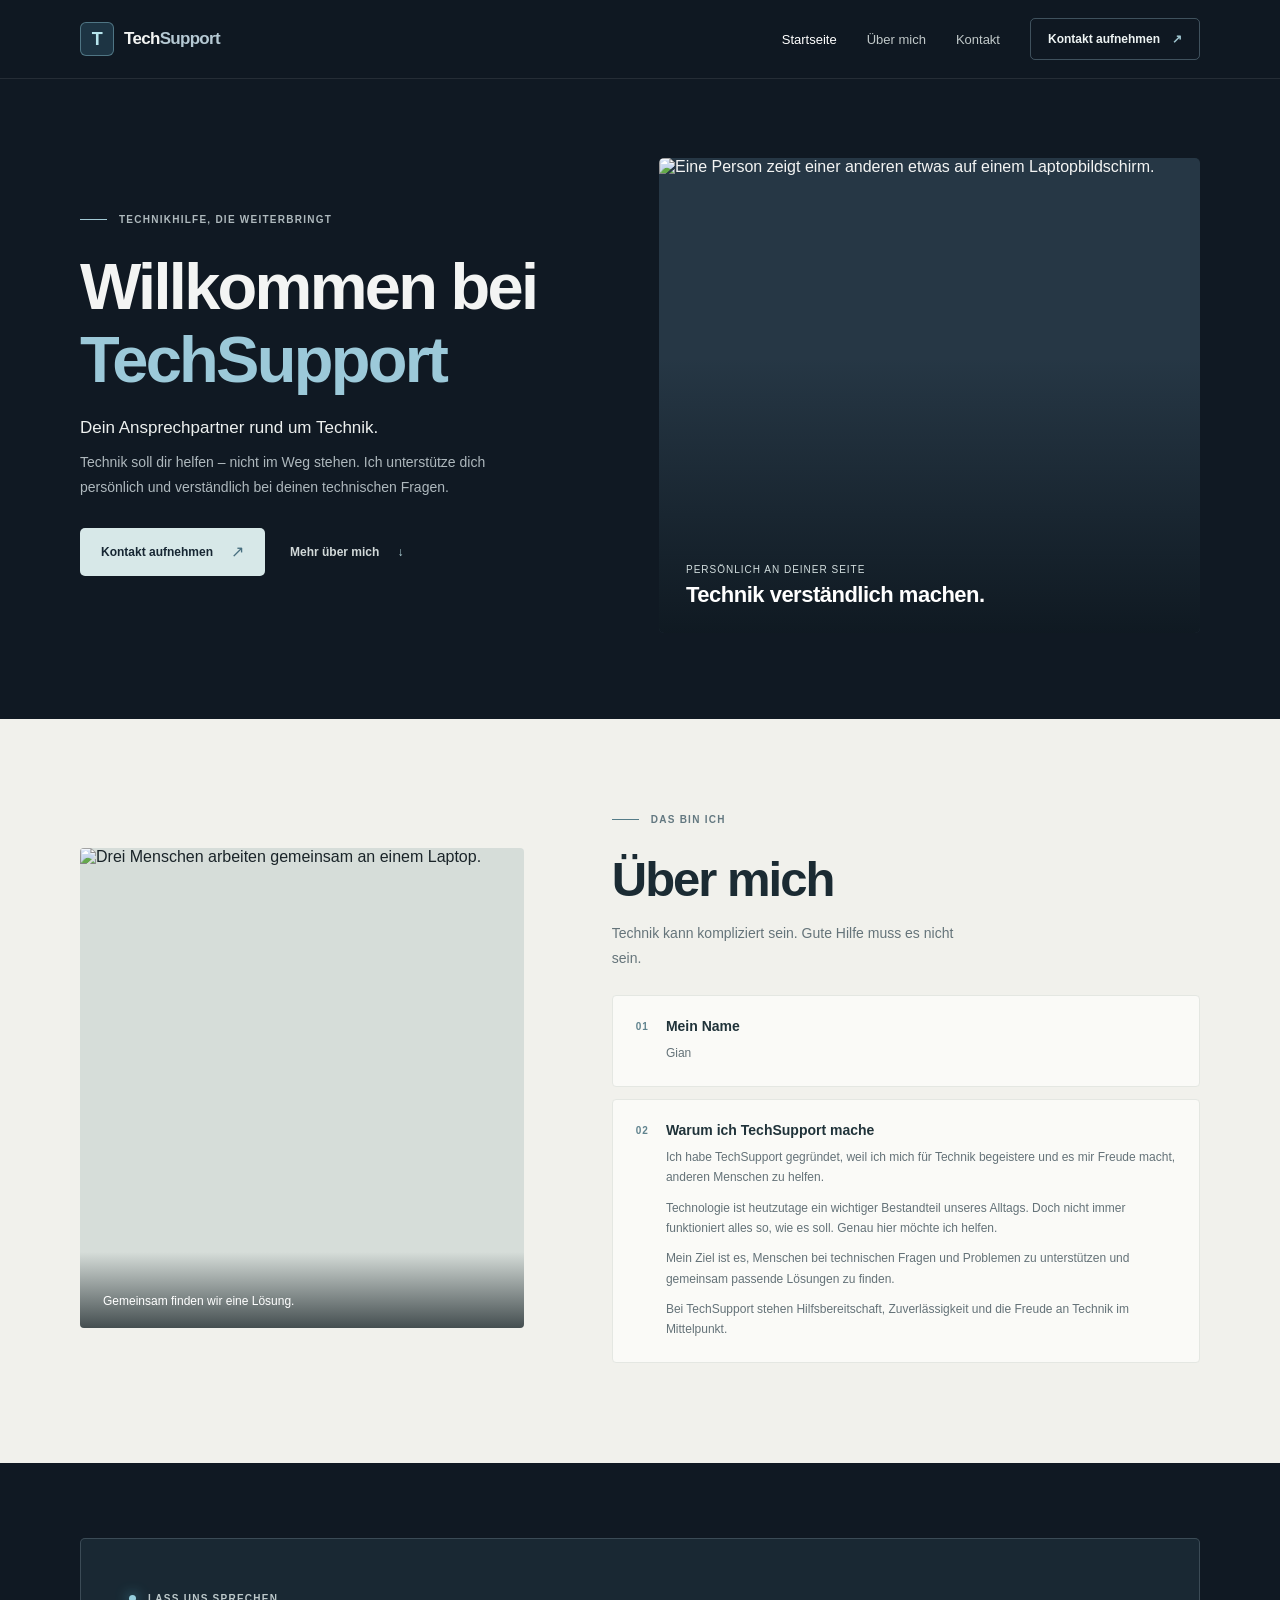
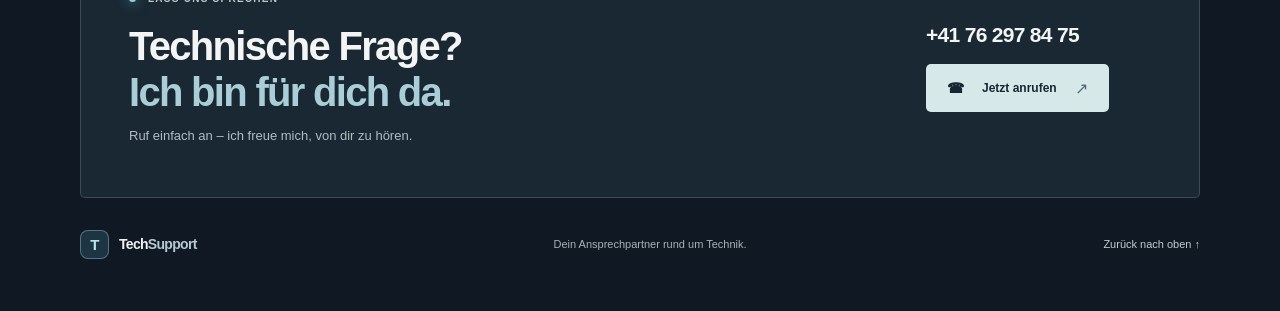
==== index.html @ 98b82aa1 "Add files via upload" ====
<!doctype html>
<html lang="de">
  <head>
    <meta charset="utf-8">
    <meta name="viewport" content="width=device-width, initial-scale=1">
    <meta
      name="description"
      content="TechSupport – dein Ansprechpartner rund um Technik. Persönliche Unterstützung bei deinen technischen Fragen."
    >
    <meta name="theme-color" content="#101923">
    <title>TechSupport – Dein Ansprechpartner rund um Technik</title>
    <link rel="stylesheet" href="styles.css">
    <script src="script.js" defer></script>
  </head>
  <body>
    <header class="site-header">
      <nav class="nav container" aria-label="Hauptnavigation">
        <a class="brand" href="#start" aria-label="TechSupport – zur Startseite">
          <span class="brand-mark" aria-hidden="true">T</span>
          <span>Tech<span class="brand-accent">Support</span></span>
        </a>

        <button
          class="nav-toggle"
          type="button"
          aria-label="Navigation öffnen"
          aria-expanded="false"
          aria-controls="nav-links"
        >
          <span></span>
          <span></span>
        </button>

        <div class="nav-links" id="nav-links">
          <a class="nav-link active" href="#start">Startseite</a>
          <a class="nav-link" href="#ueber-mich">Über mich</a>
          <a class="nav-link" href="#kontakt">Kontakt</a>
          <a class="nav-cta" href="#kontakt">Kontakt aufnehmen <span aria-hidden="true">↗</span></a>
        </div>
      </nav>
    </header>

    <main>
      <section class="hero section" id="start" aria-labelledby="hero-title">
        <div class="container hero-content">
          <div class="hero-copy reveal">
            <p class="eyebrow"><span class="eyebrow-line"></span> Technikhilfe, die weiterbringt</p>
            <h1 id="hero-title">Willkommen bei<br><span class="hero-highlight">TechSupport</span></h1>
            <p class="hero-subtitle">Dein Ansprechpartner rund um Technik.</p>
            <p class="hero-description">
              Technik soll dir helfen – nicht im Weg stehen. Ich unterstütze dich
              persönlich und verständlich bei deinen technischen Fragen.
            </p>
            <div class="hero-actions">
              <a class="button button-primary" href="#kontakt">
                Kontakt aufnehmen <span class="button-arrow" aria-hidden="true">↗</span>
              </a>
              <a class="button button-quiet" href="#ueber-mich">
                Mehr über mich <span aria-hidden="true">↓</span>
              </a>
            </div>
          </div>

          <figure class="hero-photo reveal">
            <img
              src="hero-photo.jpg"
              alt="Eine Person zeigt einer anderen etwas auf einem Laptopbildschirm."
              fetchpriority="high"
            >
            <figcaption class="photo-caption">
              <span>Persönlich an deiner Seite</span>
              <strong>Technik verständlich machen.</strong>
            </figcaption>
          </figure>
        </div>
      </section>

      <section class="about section" id="ueber-mich" aria-labelledby="about-title">
        <div class="container about-layout">
          <figure class="about-photo reveal">
            <img
              src="support-photo.jpg"
              alt="Drei Menschen arbeiten gemeinsam an einem Laptop."
              loading="lazy"
            >
            <figcaption>Gemeinsam finden wir eine Lösung.</figcaption>
          </figure>

          <div class="about-copy">
            <div class="section-heading reveal">
              <p class="eyebrow"><span class="eyebrow-line"></span> Das bin ich</p>
              <h2 id="about-title">Über mich</h2>
              <p class="section-intro">
                Technik kann kompliziert sein. Gute Hilfe muss es nicht sein.
              </p>
            </div>

            <div class="about-details">
              <article class="info-card reveal">
                <span class="info-number">01</span>
                <div>
                  <h3>Mein Name</h3>
                  <p>Gian</p>
                </div>
              </article>
              <article class="info-card reveal">
                <span class="info-number">02</span>
                <div>
                  <h3>Warum ich TechSupport mache</h3>
                  <p>
                    Ich habe TechSupport gegründet, weil ich mich für Technik
                    begeistere und es mir Freude macht, anderen Menschen zu helfen.
                  </p>
                  <p>
                    Technologie ist heutzutage ein wichtiger Bestandteil unseres
                    Alltags. Doch nicht immer funktioniert alles so, wie es soll.
                    Genau hier möchte ich helfen.
                  </p>
                  <p>
                    Mein Ziel ist es, Menschen bei technischen Fragen und Problemen
                    zu unterstützen und gemeinsam passende Lösungen zu finden.
                  </p>
                  <p>
                    Bei TechSupport stehen Hilfsbereitschaft, Zuverlässigkeit und
                    die Freude an Technik im Mittelpunkt.
                  </p>
                </div>
              </article>
            </div>
          </div>
        </div>
      </section>

      <section class="contact section" id="kontakt" aria-labelledby="contact-title">
        <div class="contact-glow" aria-hidden="true"></div>
        <div class="container">
          <div class="contact-panel reveal">
            <div class="contact-copy">
              <p class="eyebrow"><span class="status-dot"></span> Lass uns sprechen</p>
              <h2 id="contact-title">Technische Frage?<br><span class="text-gradient">Ich bin für dich da.</span></h2>
              <p>Ruf einfach an – ich freue mich, von dir zu hören.</p>
            </div>
            <div class="contact-action">
              <a class="phone-number" href="tel:+41762978475" aria-label="Anrufen: +41 76 297 84 75">
                +41 76 297 84 75
              </a>
              <a class="button button-primary call-button" href="tel:+41762978475">
                <span class="phone-icon" aria-hidden="true">☎</span>
                Jetzt anrufen
                <span class="button-arrow" aria-hidden="true">↗</span>
              </a>
            </div>
          </div>
          <footer class="footer">
            <a class="brand footer-brand" href="#start">
              <span class="brand-mark" aria-hidden="true">T</span>
              <span>Tech<span class="brand-accent">Support</span></span>
            </a>
            <p>Dein Ansprechpartner rund um Technik.</p>
            <a class="back-to-top" href="#start">Zurück nach oben ↑</a>
          </footer>
        </div>
      </section>
    </main>
  </body>
</html>
---- styles.css ----
:root {
  color-scheme: dark;
  --background: #101923;
  --background-soft: #182531;
  --surface: #fff;
  --surface-border: #e4e9ec;
  --text: #f3f4f3;
  --muted: #adb6ba;
  --blue: #7fb4e8;
  --cyan: #95cfde;
  --font-body: "Segoe UI", Arial, sans-serif;
  --font-heading: "Segoe UI", Arial, sans-serif;
}

* {
  box-sizing: border-box;
}

html {
  scroll-behavior: smooth;
  scroll-padding-top: 82px;
}

body {
  margin: 0;
  background: var(--background);
  color: var(--text);
  font-family: var(--font-body);
  -webkit-font-smoothing: antialiased;
}

body::before {
  position: fixed;
  z-index: -1;
  inset: 0;
  background: #101923;
  content: "";
}

a {
  color: inherit;
  text-decoration: none;
}

button,
a {
  -webkit-tap-highlight-color: transparent;
}

a:focus-visible,
button:focus-visible {
  outline: 2px solid var(--cyan);
  outline-offset: 5px;
}

.container {
  width: min(1120px, calc(100% - 48px));
  margin-inline: auto;
}

.section {
  position: relative;
  overflow: hidden;
}

.site-header {
  position: sticky;
  z-index: 20;
  top: 0;
  border-bottom: 1px solid rgba(164, 183, 213, 0.08);
  background: rgba(8, 13, 24, 0.84);
  backdrop-filter: blur(18px);
}

.nav {
  display: flex;
  min-height: 78px;
  align-items: center;
  justify-content: space-between;
}

.brand {
  display: inline-flex;
  align-items: center;
  gap: 10px;
  font-family: var(--font-heading);
  font-size: 17px;
  font-weight: 800;
  letter-spacing: -0.7px;
}

.brand-mark {
  display: grid;
  width: 34px;
  height: 34px;
  place-items: center;
  border: 1px solid rgba(98, 221, 244, 0.36);
  border-radius: 10px;
  background: linear-gradient(145deg, rgba(75, 157, 255, 0.27), rgba(98, 221, 244, 0.06));
  color: #a7eaff;
  font-size: 18px;
}

.brand-accent {
  color: #a9d8ff;
}

.nav-links {
  display: flex;
  align-items: center;
  gap: 34px;
}

.nav-link {
  color: #aab5c5;
  font-size: 13px;
  transition: color 180ms ease;
}

.nav-link:hover,
.nav-link.active {
  color: #fff;
}

.nav-cta {
  display: inline-flex;
  min-height: 42px;
  align-items: center;
  gap: 12px;
  padding: 0 17px;
  border: 1px solid rgba(98, 176, 255, 0.31);
  border-radius: 8px;
  background: rgba(62, 137, 223, 0.12);
  color: #d3eaff;
  font-size: 12px;
  font-weight: 600;
  transition: background 180ms ease, border-color 180ms ease;
}

.nav-cta:hover {
  border-color: rgba(98, 176, 255, 0.65);
  background: rgba(62, 137, 223, 0.22);
}

.nav-cta span {
  color: var(--cyan);
}

.nav-toggle {
  display: none;
}

.hero {
  display: flex;
  min-height: 650px;
  align-items: center;
  padding: 82px 0 96px;
}

.hero-content {
  position: relative;
  z-index: 1;
  display: grid;
  align-items: center;
  gap: 54px;
  grid-template-columns: 1.04fr 0.96fr;
}

.hero-glow {
  position: absolute;
  border-radius: 50%;
  filter: blur(1px);
  pointer-events: none;
}

.hero-glow-one {
  top: 0;
  right: 3%;
  width: 560px;
  height: 560px;
  background: radial-gradient(circle, rgba(21, 100, 193, 0.16), transparent 68%);
}

.hero-glow-two {
  bottom: -240px;
  left: -180px;
  width: 520px;
  height: 520px;
  background: radial-gradient(circle, rgba(22, 124, 177, 0.09), transparent 70%);
}

.hero-grid {
  position: absolute;
  inset: 0;
  background-image: linear-gradient(rgba(138, 175, 227, 0.025) 1px, transparent 1px), linear-gradient(90deg, rgba(138, 175, 227, 0.025) 1px, transparent 1px);
  background-size: 66px 66px;
  mask-image: linear-gradient(90deg, transparent, black 68%, transparent);
  pointer-events: none;
}

.hero-copy {
  padding: 5px 0 0;
}

.eyebrow {
  display: flex;
  align-items: center;
  gap: 10px;
  margin: 0 0 22px;
  color: #aebbd0;
  font-size: 11px;
  font-weight: 600;
  letter-spacing: 1.8px;
  text-transform: uppercase;
}

.status-dot {
  width: 7px;
  height: 7px;
  border-radius: 50%;
  background: var(--cyan);
  box-shadow: 0 0 13px rgba(98, 221, 244, 0.78);
}

h1,
h2,
h3,
p {
  margin-top: 0;
}

h1,
h2,
h3 {
  font-family: var(--font-heading);
}

h1 {
  margin-bottom: 17px;
  font-size: clamp(44px, 6vw, 72px);
  font-weight: 800;
  letter-spacing: -4px;
  line-height: 1.06;
}

.text-gradient {
  background: linear-gradient(100deg, #81c6ff 3%, #4f9dff 55%, #73e5ed 100%);
  background-clip: text;
  -webkit-text-fill-color: transparent;
}

.hero-subtitle {
  margin-bottom: 11px;
  color: #e6ecf5;
  font-size: 18px;
  font-weight: 600;
}

.hero-description {
  max-width: 470px;
  margin-bottom: 29px;
  color: var(--muted);
  font-size: 14px;
  line-height: 1.85;
}

.hero-actions {
  display: flex;
  align-items: center;
  gap: 24px;
}

.button {
  display: inline-flex;
  min-height: 50px;
  align-items: center;
  justify-content: center;
  gap: 18px;
  padding: 0 20px;
  border: 1px solid transparent;
  border-radius: 8px;
  font-size: 13px;
  font-weight: 700;
  transition: transform 180ms ease, box-shadow 180ms ease, background 180ms ease;
}

.button:hover {
  transform: translateY(-2px);
}

.button-primary {
  background: linear-gradient(110deg, #2e7fe0, #3eaaef);
  box-shadow: 0 8px 26px rgba(37, 127, 218, 0.22);
  color: #fff;
}

.button-primary:hover {
  box-shadow: 0 11px 32px rgba(37, 127, 218, 0.37);
}

.button-arrow {
  font-size: 16px;
  font-weight: 400;
}

.button-quiet {
  min-height: 44px;
  padding: 0;
  color: #bdc9d9;
  font-size: 12px;
}

.button-quiet:hover {
  color: #fff;
}

.button-quiet span {
  color: var(--cyan);
}

.hero-note {
  display: flex;
  align-items: center;
  gap: 9px;
  margin-top: 37px;
  color: #7f8da2;
  font-size: 11px;
}

.note-icon {
  color: #73d8f1;
  font-size: 15px;
}

.hero-visual {
  position: relative;
  display: grid;
  min-height: 420px;
  place-items: center;
  isolation: isolate;
}

.orbit {
  position: absolute;
  top: 50%;
  left: 50%;
  border: 1px solid rgba(103, 163, 231, 0.15);
  border-radius: 50%;
  transform: translate(-50%, -50%);
}

.orbit-outer {
  width: 375px;
  height: 375px;
  border-style: dashed;
  animation: orbit 55s linear infinite;
}

.orbit-inner {
  width: 275px;
  height: 275px;
  border-color: rgba(98, 221, 244, 0.14);
  box-shadow: 0 0 60px rgba(42, 137, 206, 0.08), inset 0 0 45px rgba(42, 137, 206, 0.035);
}

.visual-core {
  position: relative;
  display: flex;
  width: 154px;
  height: 154px;
  flex-direction: column;
  align-items: center;
  justify-content: center;
  border: 1px solid rgba(122, 200, 255, 0.42);
  border-radius: 43px;
  background: linear-gradient(145deg, rgba(28, 75, 125, 0.82), rgba(12, 24, 42, 0.96) 68%);
  box-shadow: 0 0 75px rgba(29, 130, 226, 0.24), inset 0 1px rgba(255, 255, 255, 0.1);
  transform: rotate(-8deg);
}

.core-ring {
  position: absolute;
  inset: 11px;
  border: 1px solid rgba(103, 211, 240, 0.21);
  border-radius: 35px;
}

.core-symbol {
  color: #a9eaff;
  font-family: var(--font-heading);
  font-size: 52px;
  font-weight: 800;
  line-height: 0.95;
  text-shadow: 0 0 22px rgba(90, 193, 255, 0.54);
}

.core-label {
  margin-top: 6px;
  color: #8db4d4;
  font-size: 7px;
  font-weight: 700;
  letter-spacing: 2px;
  line-height: 1.4;
  text-align: center;
}

.visual-card {
  position: absolute;
  z-index: 2;
  display: flex;
  align-items: center;
  border: 1px solid rgba(142, 175, 217, 0.16);
  border-radius: 11px;
  background: rgba(14, 24, 40, 0.85);
  box-shadow: 0 16px 42px rgba(0, 0, 0, 0.22);
  backdrop-filter: blur(12px);
}

.visual-card-top {
  top: 74px;
  right: 1px;
  gap: 10px;
  padding: 12px 13px;
  color: #ced9e9;
  font-size: 10px;
}

.card-icon {
  display: grid;
  width: 26px;
  height: 26px;
  place-items: center;
  border-radius: 7px;
  background: rgba(69, 150, 233, 0.16);
  color: #80c5ff;
  font-size: 17px;
}

.card-check {
  margin-left: 4px;
  color: #69dec6;
}

.visual-card-bottom {
  bottom: 69px;
  left: 0;
  gap: 10px;
  padding: 12px 14px;
  color: #ced9e9;
  font-size: 10px;
}

.signal-icon {
  display: flex;
  height: 20px;
  align-items: center;
  gap: 3px;
  padding: 0 5px;
}

.signal-icon i {
  width: 3px;
  border-radius: 3px;
  background: #64d9e7;
}

.signal-icon i:nth-child(1) { height: 7px; }
.signal-icon i:nth-child(2) { height: 13px; }
.signal-icon i:nth-child(3) { height: 18px; }

.card-live {
  margin-left: 9px;
  color: #69dec6;
  font-size: 7px;
  letter-spacing: 1px;
}

.visual-node {
  position: absolute;
  display: grid;
  width: 35px;
  height: 35px;
  place-items: center;
  border: 1px solid rgba(100, 184, 255, 0.27);
  border-radius: 11px;
  background: rgba(20, 54, 91, 0.71);
  color: #9ce7f3;
  box-shadow: 0 0 25px rgba(57, 150, 224, 0.14);
}

.node-one { top: 116px; left: 75px; font-size: 16px; }
.node-two { right: 79px; bottom: 115px; font-size: 22px; transform: rotate(45deg); }
.node-three { top: 50%; left: 29px; width: 27px; height: 27px; font-size: 16px; }

.scroll-cue {
  position: absolute;
  bottom: 25px;
  left: 50%;
  display: flex;
  align-items: center;
  gap: 9px;
  color: #78889e;
  font-size: 9px;
  letter-spacing: 1px;
  text-transform: uppercase;
  transform: translateX(-50%);
}

.scroll-cue span {
  display: block;
  width: 15px;
  height: 23px;
  border: 1px solid rgba(163, 195, 230, 0.45);
  border-radius: 10px;
}

.scroll-cue span::after {
  display: block;
  width: 2px;
  height: 5px;
  margin: 4px auto;
  border-radius: 2px;
  background: var(--cyan);
  content: "";
  animation: scroll 1.6s ease infinite;
}

.about {
  padding: 108px 0 120px;
  border-top: 1px solid rgba(164, 183, 213, 0.06);
  background: linear-gradient(180deg, rgba(11, 18, 31, 0.68), rgba(10, 17, 29, 0.28));
}

.about-layout {
  display: grid;
  align-items: start;
  gap: 90px;
  grid-template-columns: 0.78fr 1.22fr;
}

.section-heading {
  padding-top: 13px;
}

.eyebrow-line {
  width: 24px;
  height: 1px;
  background: var(--cyan);
}

.section-heading h2,
.contact h2 {
  margin-bottom: 17px;
  font-size: clamp(38px, 5vw, 53px);
  font-weight: 800;
  letter-spacing: -2.7px;
  line-height: 1.15;
}

.section-intro {
  max-width: 345px;
  margin-bottom: 0;
  color: var(--muted);
  font-size: 13px;
  line-height: 1.9;
}

.about-details {
  display: grid;
  gap: 15px;
}

.info-card {
  position: relative;
  display: flex;
  min-height: 126px;
  align-items: flex-start;
  gap: 23px;
  padding: 29px 30px;
  overflow: hidden;
  border: 1px solid var(--surface-border);
  border-radius: 12px;
  background: linear-gradient(125deg, rgba(19, 31, 50, 0.75), rgba(13, 22, 37, 0.74));
  transition: border-color 200ms ease, transform 200ms ease;
}

.info-card:hover {
  transform: translateY(-2px);
  border-color: rgba(98, 176, 255, 0.3);
}

.info-number {
  padding-top: 3px;
  color: #65b5f7;
  font-size: 10px;
  font-weight: 700;
  letter-spacing: 1px;
}

.info-card h3 {
  margin-bottom: 9px;
  color: #eef4fc;
  font-size: 15px;
  font-weight: 700;
}

.info-card p {
  margin-bottom: 0;
  color: var(--muted);
  font-size: 13px;
  line-height: 1.6;
}

.info-decoration {
  position: absolute;
  top: 25px;
  right: 28px;
  color: rgba(108, 173, 230, 0.48);
  font-size: 17px;
}

.contact {
  padding: 95px 0 25px;
  border-top: 1px solid rgba(164, 183, 213, 0.07);
}

.contact-glow {
  position: absolute;
  top: 40px;
  left: 50%;
  width: 900px;
  height: 500px;
  background: radial-gradient(ellipse, rgba(31, 99, 176, 0.13), transparent 69%);
  pointer-events: none;
  transform: translateX(-50%);
}

.contact-panel {
  position: relative;
  display: flex;
  min-height: 290px;
  align-items: center;
  justify-content: space-between;
  gap: 40px;
  padding: 53px 61px;
  overflow: hidden;
  border: 1px solid rgba(105, 164, 229, 0.18);
  border-radius: 16px;
  background:
    radial-gradient(ellipse at 98% 0%, rgba(67, 144, 226, 0.14), transparent 52%),
    linear-gradient(120deg, rgba(15, 27, 46, 0.95), rgba(12, 22, 38, 0.94));
  box-shadow: 0 25px 80px rgba(0, 0, 0, 0.2);
}

.contact-copy {
  max-width: 520px;
}

.contact-copy .eyebrow {
  margin-bottom: 19px;
}

.contact h2 {
  margin-bottom: 13px;
  font-size: clamp(32px, 4vw, 43px);
}

.contact-copy > p:last-child {
  margin-bottom: 0;
  color: var(--muted);
  font-size: 13px;
}

.contact-action {
  display: flex;
  min-width: 225px;
  flex-direction: column;
  align-items: flex-start;
  gap: 17px;
}

.phone-number {
  color: #e4f2ff;
  font-family: var(--font-heading);
  font-size: clamp(20px, 2.4vw, 25px);
  font-weight: 700;
  letter-spacing: -0.7px;
  white-space: nowrap;
  transition: color 180ms ease;
}

.phone-number:hover {
  color: #85d9ff;
}

.call-button {
  min-height: 47px;
}

.phone-icon {
  font-size: 14px;
}

.footer {
  display: flex;
  min-height: 93px;
  align-items: center;
  justify-content: space-between;
  gap: 20px;
  color: #77869b;
  font-size: 10px;
}

.footer-brand {
  color: #eaf1fa;
  font-size: 14px;
}

.footer-brand .brand-mark {
  width: 29px;
  height: 29px;
  border-radius: 8px;
  font-size: 15px;
}

.footer p {
  margin-bottom: 0;
}

.back-to-top {
  color: #9fb0c5;
  transition: color 180ms ease;
}

.back-to-top:hover {
  color: var(--cyan);
}

/* Photo-led layout */
.site-header {
  border-bottom-color: rgba(255, 255, 255, 0.09);
  background: rgba(16, 25, 35, 0.97);
}

.brand-mark {
  border-color: rgba(149, 207, 222, 0.42);
  border-radius: 6px;
  background: #1d3443;
  color: #b7e5ed;
}

.brand-accent {
  color: #b5c8d3;
}

.nav-links {
  gap: 30px;
}

.nav-link {
  color: #c1c9ca;
  font-size: 13px;
}

.nav-link:hover,
.nav-link.active {
  color: #fff;
}

.nav-cta {
  border-color: rgba(165, 202, 220, 0.32);
  border-radius: 5px;
  background: transparent;
  color: #edf3f3;
}

.nav-cta:hover {
  border-color: #9fc5d0;
  background: rgba(255, 255, 255, 0.06);
}

.nav-cta span {
  color: #9fc5d0;
}

.hero {
  min-height: 640px;
  padding: 66px 0 74px;
  background: #101923;
}

.hero-content {
  gap: clamp(42px, 7vw, 100px);
  grid-template-columns: 0.95fr 1.05fr;
}

.hero-copy {
  max-width: 520px;
  padding: 0;
}

.eyebrow {
  gap: 12px;
  margin-bottom: 26px;
  color: #aeb9bd;
  font-size: 10px;
  font-weight: 600;
  letter-spacing: 1.25px;
}

.eyebrow-line {
  width: 27px;
  height: 1px;
  background: #a2c9d4;
}

h1 {
  margin-bottom: 21px;
  font-size: clamp(43px, 5.2vw, 65px);
  font-weight: 650;
  letter-spacing: -2.7px;
  line-height: 1.12;
}

.hero-highlight {
  color: #9cc9d9;
}

.hero-subtitle {
  margin-bottom: 12px;
  color: #edf0ef;
  font-size: 17px;
  font-weight: 500;
}

.hero-description {
  max-width: 425px;
  margin-bottom: 28px;
  color: #aeb8bd;
  font-size: 14px;
  line-height: 1.8;
}

.hero-actions {
  gap: 24px;
}

.button {
  min-height: 48px;
  border-radius: 5px;
  font-size: 12px;
  transition: background 180ms ease, border-color 180ms ease, color 180ms ease;
}

.button:hover {
  transform: none;
}

.button-primary {
  background: #d7e8e8;
  box-shadow: none;
  color: #172733;
}

.button-primary:hover {
  background: #fff;
  box-shadow: none;
}

.button-arrow {
  color: #486f7f;
}

.button-quiet {
  color: #d2d9d9;
}

.button-quiet span {
  color: #b4d7dc;
}

.hero-photo {
  position: relative;
  width: 100%;
  height: min(475px, 44vw);
  min-height: 350px;
  margin: 0;
  overflow: hidden;
  border-radius: 5px;
  background: #263745;
}

.hero-photo::after {
  position: absolute;
  inset: 42% 0 0;
  background: linear-gradient(transparent, rgba(9, 17, 24, 0.78));
  content: "";
  pointer-events: none;
}

.hero-photo img,
.about-photo img {
  display: block;
  width: 100%;
  height: 100%;
  object-fit: cover;
}

.hero-photo img {
  object-position: 52% center;
  filter: saturate(0.82);
}

.photo-caption {
  position: absolute;
  z-index: 1;
  right: 27px;
  bottom: 25px;
  left: 27px;
  display: grid;
  gap: 7px;
}

.photo-caption span {
  color: #d3dedf;
  font-size: 10px;
  letter-spacing: 1px;
  text-transform: uppercase;
}

.photo-caption strong {
  color: #fff;
  font-family: var(--font-heading);
  font-size: clamp(17px, 2vw, 22px);
  font-weight: 550;
  letter-spacing: -0.5px;
}

.about {
  padding: 95px 0 100px;
  border: 0;
  background: #f1f1ec;
  color: #18252b;
}

.about-layout {
  align-items: center;
  gap: clamp(38px, 7vw, 88px);
  grid-template-columns: 0.86fr 1.14fr;
}

.about-photo {
  position: relative;
  height: 480px;
  margin: 0;
  overflow: hidden;
  border-radius: 4px;
  background: #d6ddd9;
}

.about-photo img {
  filter: saturate(0.78);
}

.about-photo figcaption {
  position: absolute;
  right: 0;
  bottom: 0;
  left: 0;
  padding: 42px 23px 20px;
  background: linear-gradient(transparent, rgba(14, 25, 29, 0.73));
  color: #fff;
  font-size: 12px;
}

.section-heading {
  padding: 0;
}

.section-heading .eyebrow {
  color: #637880;
}

.section-heading .eyebrow-line {
  background: #557c88;
}

.section-heading h2 {
  margin-bottom: 14px;
  color: #1b2b33;
  font-size: clamp(38px, 4vw, 49px);
  font-weight: 600;
  letter-spacing: -2px;
}

.section-intro {
  max-width: 370px;
  color: #65747a;
  font-size: 14px;
  line-height: 1.75;
}

.about-details {
  gap: 12px;
  margin-top: 25px;
}

.info-card {
  min-height: auto;
  gap: 17px;
  padding: 22px 23px;
  border: 1px solid #e4e7e2;
  border-radius: 4px;
  background: #fafaf7;
  transition: border-color 180ms ease;
}

.info-card:hover {
  transform: none;
  border-color: #b6c8c8;
}

.info-number {
  color: #60838e;
  font-size: 10px;
}

.info-card h3 {
  margin: 0 0 9px;
  color: #20333a;
  font-size: 14px;
  font-weight: 650;
}

.info-card p {
  margin-bottom: 10px;
  color: #647278;
  font-size: 12px;
  line-height: 1.7;
}

.info-card p:last-child {
  margin-bottom: 0;
}

.info-decoration {
  display: none;
}

.contact {
  padding: 75px 0 20px;
  border: 0;
  background: #101923;
}

.contact-glow {
  display: none;
}

.contact-panel {
  min-height: 260px;
  padding: 43px 48px;
  border: 1px solid rgba(195, 216, 223, 0.2);
  border-radius: 5px;
  background: #192833;
  box-shadow: none;
}

.contact-copy .eyebrow {
  color: #bdc9cb;
}

.contact h2 {
  font-size: clamp(31px, 3.5vw, 40px);
  font-weight: 600;
  letter-spacing: -1.7px;
}

.contact h2 .text-gradient {
  background: none;
  color: #a9ced8;
  -webkit-text-fill-color: currentColor;
}

.contact-copy > p:last-child {
  color: #b1bdc1;
  font-size: 13px;
}

.phone-number {
  color: #f3f5f3;
  font-size: 21px;
  font-weight: 600;
}

.phone-number:hover {
  color: #b7dae0;
}

.footer {
  color: #a6b2b7;
  font-size: 11px;
}

.footer-brand {
  color: #f0f3f1;
}

.back-to-top {
  color: #c2ccce;
}

.back-to-top:hover {
  color: #c9e2e4;
}

.nav-toggle {
  border-color: rgba(195, 216, 223, 0.24);
  border-radius: 5px;
  background: #192833;
}

@media (max-width: 860px) {
  .hero-content {
    gap: 34px;
  }

  .hero-photo {
    height: 430px;
    min-height: 0;
  }

  .about-layout {
    gap: 38px;
  }

  .about-photo {
    height: 440px;
  }

  .contact-panel {
    padding: 39px 33px;
  }
}

@media (max-width: 680px) {
  .nav-links {
    background: #101923;
  }

  .nav-link {
    border-bottom-color: rgba(255, 255, 255, 0.1);
  }

  .hero {
    padding: 62px 0 52px;
  }

  .hero-content {
    gap: 34px;
  }

  h1 {
    font-size: clamp(42px, 12vw, 56px);
    letter-spacing: -2px;
  }

  .hero-photo {
    height: 360px;
  }

  .photo-caption {
    right: 19px;
    bottom: 19px;
    left: 19px;
  }

  .about {
    padding: 65px 0 70px;
  }

  .about-layout {
    gap: 31px;
    grid-template-columns: 1fr;
  }

  .about-photo {
    height: 340px;
  }

  .section-heading h2 {
    font-size: 40px;
  }

  .about-details {
    margin-top: 21px;
  }

  .info-card {
    padding: 20px 18px;
  }

  .contact {
    padding: 58px 0 12px;
  }

  .contact-panel {
    gap: 26px;
    padding: 33px 23px;
  }

  .contact h2 {
    font-size: 33px;
  }

  .phone-number {
    font-size: 21px;
  }
}

.reveal {
  opacity: 0;
  transform: translateY(17px);
  transition: opacity 650ms ease, transform 650ms ease;
}

.reveal.is-visible {
  opacity: 1;
  transform: translateY(0);
}

@keyframes orbit {
  to { transform: translate(-50%, -50%) rotate(360deg); }
}

@keyframes scroll {
  0%, 100% { opacity: 0.3; transform: translateY(0); }
  50% { opacity: 1; transform: translateY(5px); }
}

@media (max-width: 860px) {
  .hero-content {
    gap: 12px;
    grid-template-columns: 1fr 0.85fr;
  }

  .hero-visual {
    transform: scale(0.86);
  }

  .about-layout {
    gap: 45px;
  }

  .contact-panel {
    padding: 45px 38px;
  }
}

@media (max-width: 680px) {
  html {
    scroll-padding-top: 70px;
  }

  .container {
    width: min(100% - 36px, 500px);
  }

  .nav {
    min-height: 68px;
  }

  .nav-toggle {
    display: flex;
    width: 42px;
    height: 42px;
    flex-direction: column;
    align-items: center;
    justify-content: center;
    gap: 6px;
    border: 1px solid rgba(155, 181, 220, 0.17);
    border-radius: 9px;
    background: rgba(17, 27, 44, 0.75);
    cursor: pointer;
  }

  .nav-toggle span {
    width: 17px;
    height: 1px;
    background: #d8e6f4;
    transition: transform 180ms ease;
  }

  .nav-toggle[aria-expanded="true"] span:first-child {
    transform: translateY(3.5px) rotate(45deg);
  }

  .nav-toggle[aria-expanded="true"] span:last-child {
    transform: translateY(-3.5px) rotate(-45deg);
  }

  .nav-links {
    position: absolute;
    top: calc(100% - 1px);
    right: 0;
    left: 0;
    display: none;
    align-items: stretch;
    gap: 0;
    padding: 8px 18px 17px;
    border-bottom: 1px solid rgba(164, 183, 213, 0.1);
    background: rgba(8, 13, 24, 0.97);
  }

  .nav-links.is-open {
    display: flex;
    flex-direction: column;
  }

  .nav-link {
    padding: 14px 2px;
    border-bottom: 1px solid rgba(164, 183, 213, 0.07);
  }

  .nav-cta {
    justify-content: center;
    margin-top: 13px;
  }

  .hero {
    min-height: auto;
    padding: 79px 0 67px;
  }

  .hero-content {
    gap: 0;
    grid-template-columns: 1fr;
  }

  h1 {
    font-size: clamp(43px, 13vw, 62px);
    letter-spacing: -3px;
  }

  .hero-subtitle {
    font-size: 16px;
  }

  .hero-description {
    max-width: 420px;
    font-size: 13px;
  }

  .hero-actions {
    gap: 17px;
  }

  .button {
    gap: 11px;
    padding: 0 15px;
    font-size: 12px;
  }

  .hero-note {
    margin-top: 27px;
  }

  .hero-visual {
    min-height: 335px;
    margin-top: 7px;
    transform: scale(0.82);
  }

  .scroll-cue {
    display: none;
  }

  .about {
    padding: 78px 0 82px;
  }

  .about-layout {
    gap: 33px;
    grid-template-columns: 1fr;
  }

  .section-heading {
    padding-top: 0;
  }

  .section-heading h2,
  .contact h2 {
    font-size: 42px;
  }

  .info-card {
    min-height: 117px;
    gap: 16px;
    padding: 25px 22px;
  }

  .info-decoration {
    top: 21px;
    right: 20px;
  }

  .contact {
    padding: 67px 0 12px;
  }

  .contact-panel {
    align-items: flex-start;
    flex-direction: column;
    gap: 31px;
    padding: 37px 24px;
  }

  .contact h2 {
    font-size: 34px;
    letter-spacing: -1.7px;
  }

  .contact-action {
    min-width: 0;
    gap: 15px;
  }

  .phone-number {
    font-size: 24px;
  }

  .footer {
    min-height: 105px;
    flex-wrap: wrap;
    justify-content: space-between;
    gap: 7px 12px;
    padding: 20px 0;
  }

  .footer p {
    order: 1;
    width: 100%;
  }
}

@media (prefers-reduced-motion: reduce) {
  *,
  *::before,
  *::after {
    scroll-behavior: auto !important;
    animation-duration: 0.01ms !important;
    animation-iteration-count: 1 !important;
    transition-duration: 0.01ms !important;
  }

  .reveal {
    opacity: 1;
    transform: none;
  }
}
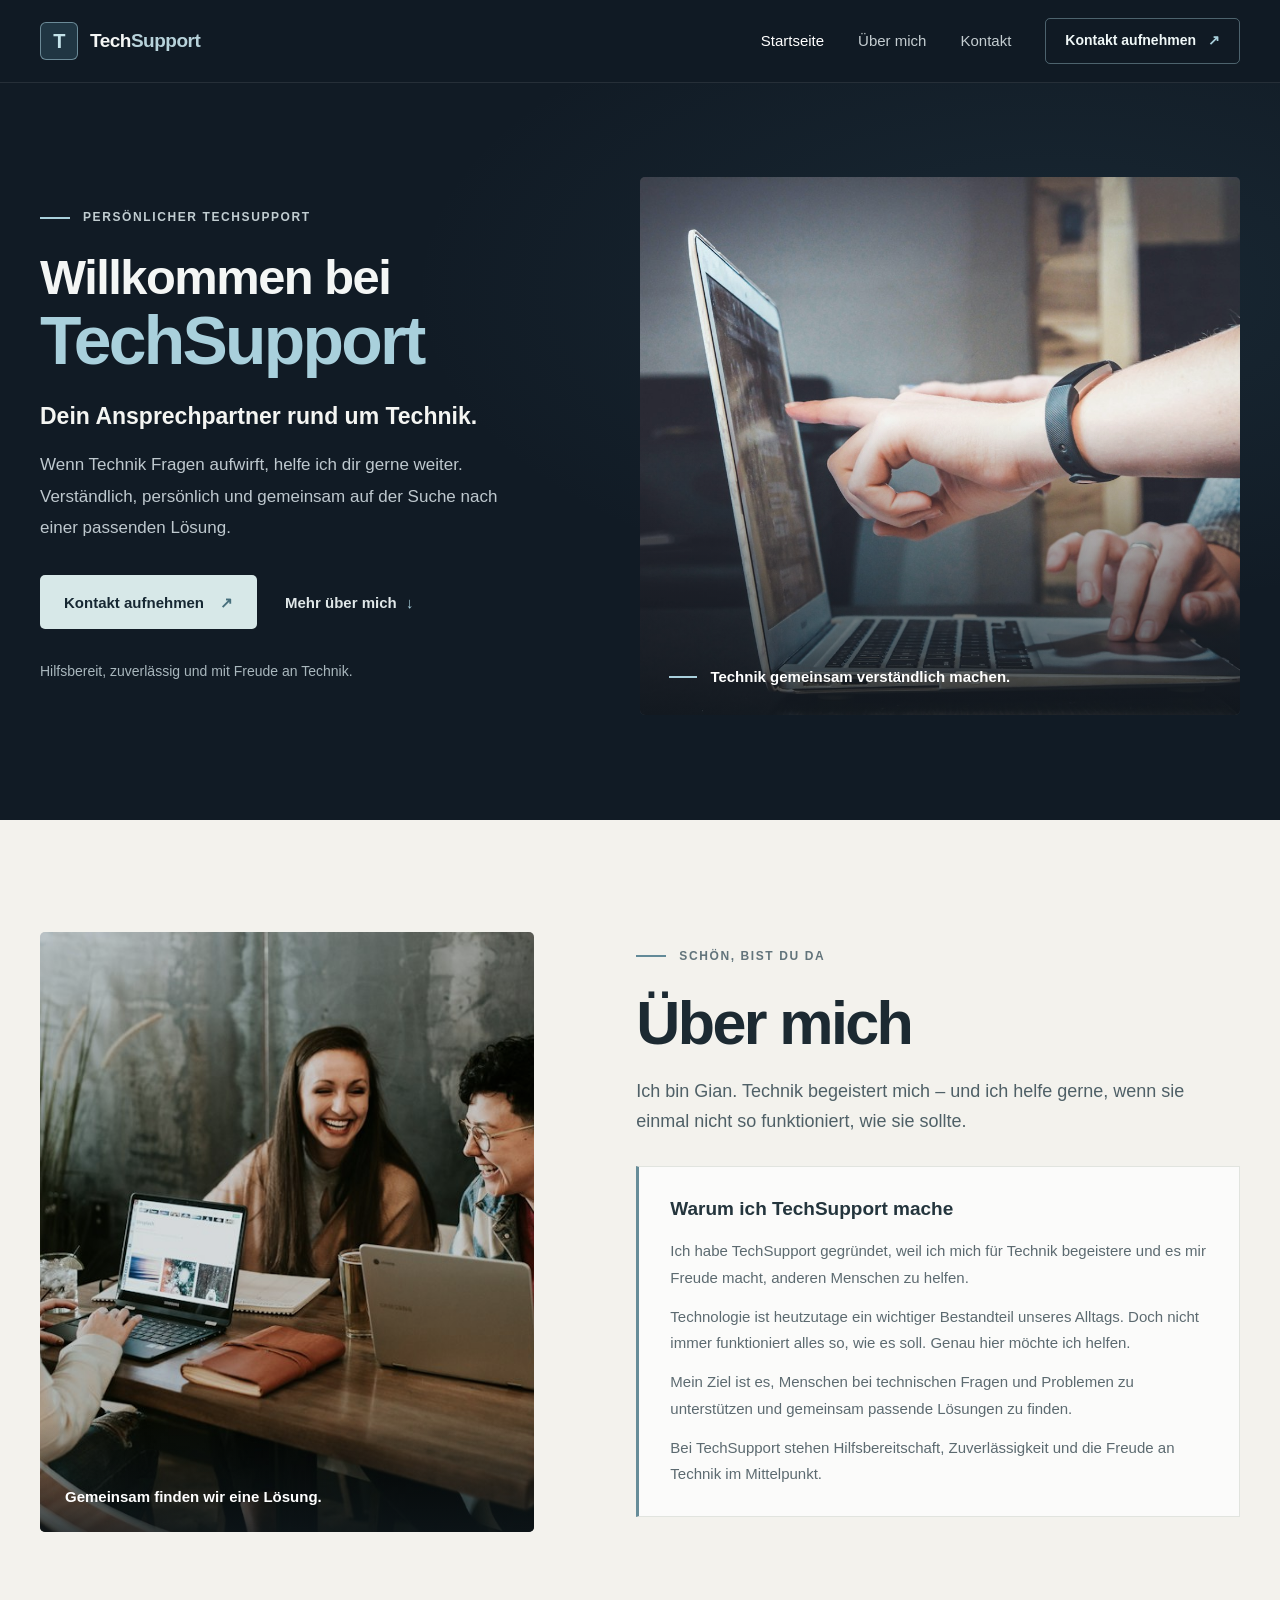
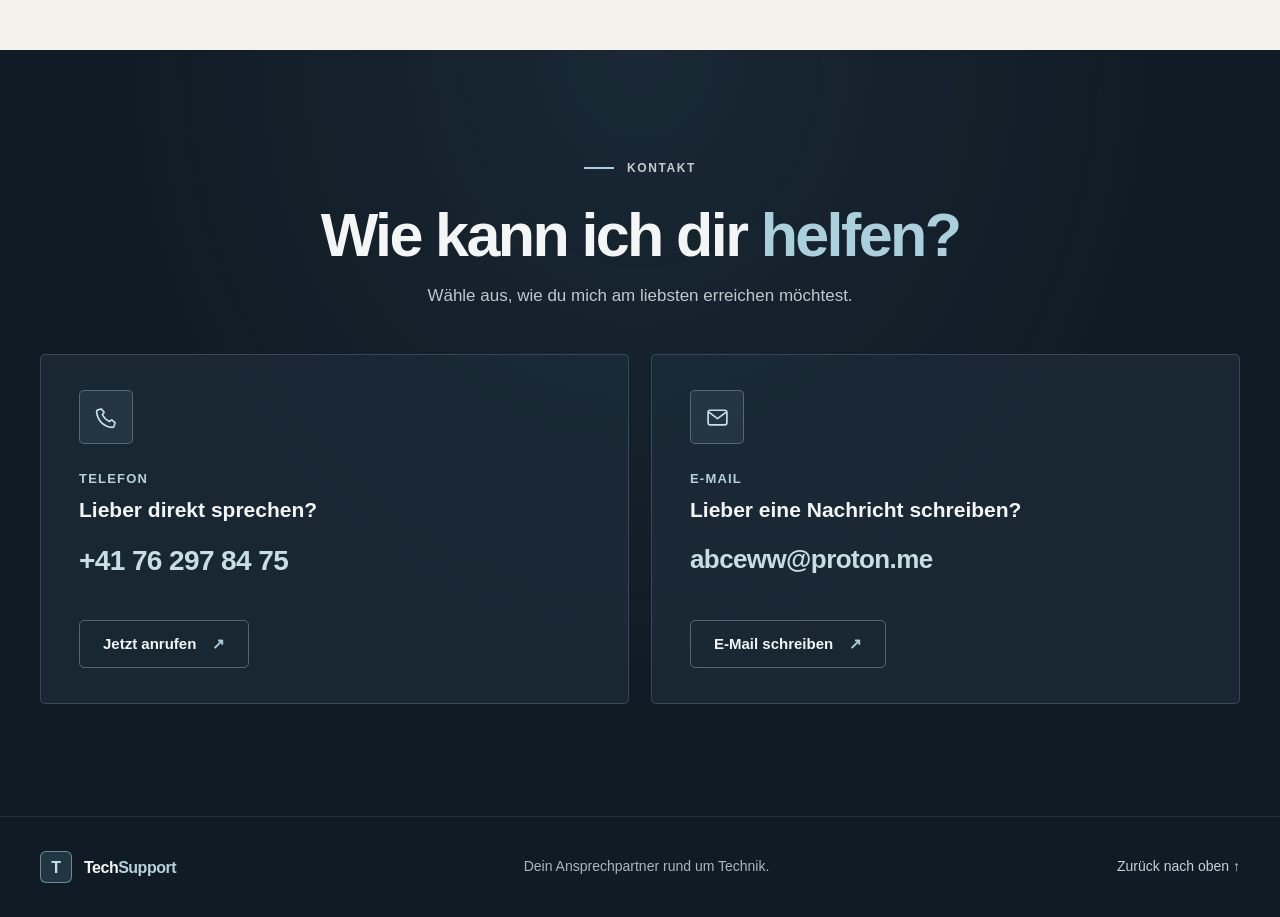
==== commit 8cc0dffe: "Add files via upload" ====
--- a/index.html
+++ b/index.html
@@ -1,18 +1,20 @@
 <!doctype html>
-<html lang="de">
+<html lang="de-CH">
   <head>
     <meta charset="utf-8">
     <meta name="viewport" content="width=device-width, initial-scale=1">
     <meta
       name="description"
-      content="TechSupport – dein Ansprechpartner rund um Technik. Persönliche Unterstützung bei deinen technischen Fragen."
+      content="TechSupport von Gian: persönliche Unterstützung bei technischen Fragen. Ruf an oder schreib eine E-Mail."
     >
-    <meta name="theme-color" content="#101923">
-    <title>TechSupport – Dein Ansprechpartner rund um Technik</title>
+    <meta name="theme-color" content="#111b25">
+    <title>TechSupport – Technik verständlich. Hilfe persönlich.</title>
     <link rel="stylesheet" href="styles.css">
     <script src="script.js" defer></script>
   </head>
   <body>
+    <a class="skip-link" href="#inhalt">Direkt zum Inhalt</a>
+
     <header class="site-header">
       <nav class="nav container" aria-label="Hauptnavigation">
         <a class="brand" href="#start" aria-label="TechSupport – zur Startseite">
@@ -40,25 +42,27 @@
       </nav>
     </header>
 
-    <main>
+    <main id="inhalt">
       <section class="hero section" id="start" aria-labelledby="hero-title">
-        <div class="container hero-content">
+        <div class="container hero-layout">
           <div class="hero-copy reveal">
-            <p class="eyebrow"><span class="eyebrow-line"></span> Technikhilfe, die weiterbringt</p>
-            <h1 id="hero-title">Willkommen bei<br><span class="hero-highlight">TechSupport</span></h1>
+            <p class="eyebrow"><span class="eyebrow-line"></span> Persönlicher TechSupport</p>
+            <h1 id="hero-title">
+              <span class="hero-greeting">Willkommen bei</span>
+              <span>TechSupport</span>
+            </h1>
             <p class="hero-subtitle">Dein Ansprechpartner rund um Technik.</p>
             <p class="hero-description">
-              Technik soll dir helfen – nicht im Weg stehen. Ich unterstütze dich
-              persönlich und verständlich bei deinen technischen Fragen.
+              Wenn Technik Fragen aufwirft, helfe ich dir gerne weiter. Verständlich,
+              persönlich und gemeinsam auf der Suche nach einer passenden Lösung.
             </p>
             <div class="hero-actions">
               <a class="button button-primary" href="#kontakt">
-                Kontakt aufnehmen <span class="button-arrow" aria-hidden="true">↗</span>
+                Kontakt aufnehmen <span aria-hidden="true">↗</span>
               </a>
-              <a class="button button-quiet" href="#ueber-mich">
-                Mehr über mich <span aria-hidden="true">↓</span>
-              </a>
+              <a class="text-link" href="#ueber-mich">Mehr über mich <span aria-hidden="true">↓</span></a>
             </div>
+            <p class="hero-note">Hilfsbereit, zuverlässig und mit Freude an Technik.</p>
           </div>
 
           <figure class="hero-photo reveal">
@@ -66,10 +70,12 @@
               src="hero-photo.jpg"
               alt="Eine Person zeigt einer anderen etwas auf einem Laptopbildschirm."
               fetchpriority="high"
+              width="1400"
+              height="933"
             >
-            <figcaption class="photo-caption">
-              <span>Persönlich an deiner Seite</span>
-              <strong>Technik verständlich machen.</strong>
+            <figcaption>
+              <span class="caption-line" aria-hidden="true"></span>
+              Technik gemeinsam verständlich machen.
             </figcaption>
           </figure>
         </div>
@@ -82,85 +88,103 @@
               src="support-photo.jpg"
               alt="Drei Menschen arbeiten gemeinsam an einem Laptop."
               loading="lazy"
+              width="1000"
+              height="667"
             >
             <figcaption>Gemeinsam finden wir eine Lösung.</figcaption>
           </figure>
 
           <div class="about-copy">
             <div class="section-heading reveal">
-              <p class="eyebrow"><span class="eyebrow-line"></span> Das bin ich</p>
+              <p class="eyebrow"><span class="eyebrow-line"></span> Schön, bist du da</p>
               <h2 id="about-title">Über mich</h2>
-              <p class="section-intro">
-                Technik kann kompliziert sein. Gute Hilfe muss es nicht sein.
+              <p class="section-lead">
+                Ich bin Gian. Technik begeistert mich – und ich helfe gerne,
+                wenn sie einmal nicht so funktioniert, wie sie sollte.
               </p>
             </div>
 
-            <div class="about-details">
-              <article class="info-card reveal">
-                <span class="info-number">01</span>
-                <div>
-                  <h3>Mein Name</h3>
-                  <p>Gian</p>
-                </div>
-              </article>
-              <article class="info-card reveal">
-                <span class="info-number">02</span>
-                <div>
-                  <h3>Warum ich TechSupport mache</h3>
-                  <p>
-                    Ich habe TechSupport gegründet, weil ich mich für Technik
-                    begeistere und es mir Freude macht, anderen Menschen zu helfen.
-                  </p>
-                  <p>
-                    Technologie ist heutzutage ein wichtiger Bestandteil unseres
-                    Alltags. Doch nicht immer funktioniert alles so, wie es soll.
-                    Genau hier möchte ich helfen.
-                  </p>
-                  <p>
-                    Mein Ziel ist es, Menschen bei technischen Fragen und Problemen
-                    zu unterstützen und gemeinsam passende Lösungen zu finden.
-                  </p>
-                  <p>
-                    Bei TechSupport stehen Hilfsbereitschaft, Zuverlässigkeit und
-                    die Freude an Technik im Mittelpunkt.
-                  </p>
-                </div>
-              </article>
-            </div>
+            <article class="story-card reveal">
+              <h3>Warum ich TechSupport mache</h3>
+              <p>
+                Ich habe TechSupport gegründet, weil ich mich für Technik begeistere
+                und es mir Freude macht, anderen Menschen zu helfen.
+              </p>
+              <p>
+                Technologie ist heutzutage ein wichtiger Bestandteil unseres Alltags.
+                Doch nicht immer funktioniert alles so, wie es soll. Genau hier
+                möchte ich helfen.
+              </p>
+              <p>
+                Mein Ziel ist es, Menschen bei technischen Fragen und Problemen zu
+                unterstützen und gemeinsam passende Lösungen zu finden.
+              </p>
+              <p>
+                Bei TechSupport stehen Hilfsbereitschaft, Zuverlässigkeit und die
+                Freude an Technik im Mittelpunkt.
+              </p>
+            </article>
           </div>
         </div>
       </section>
 
       <section class="contact section" id="kontakt" aria-labelledby="contact-title">
-        <div class="contact-glow" aria-hidden="true"></div>
         <div class="container">
-          <div class="contact-panel reveal">
-            <div class="contact-copy">
-              <p class="eyebrow"><span class="status-dot"></span> Lass uns sprechen</p>
-              <h2 id="contact-title">Technische Frage?<br><span class="text-gradient">Ich bin für dich da.</span></h2>
-              <p>Ruf einfach an – ich freue mich, von dir zu hören.</p>
-            </div>
-            <div class="contact-action">
-              <a class="phone-number" href="tel:+41762978475" aria-label="Anrufen: +41 76 297 84 75">
-                +41 76 297 84 75
+          <div class="contact-heading reveal">
+            <p class="eyebrow"><span class="eyebrow-line"></span> Kontakt</p>
+            <h2 id="contact-title">Wie kann ich dir <span>helfen?</span></h2>
+            <p>Wähle aus, wie du mich am liebsten erreichen möchtest.</p>
+          </div>
+
+          <div class="contact-options">
+            <article class="contact-card reveal">
+              <span class="contact-icon" aria-hidden="true">
+                <svg viewBox="0 0 24 24" fill="none">
+                  <path d="M7.1 3.8 9.7 7l-1.6 2.4a15 15 0 0 0 6.5 6.5l2.4-1.6 3.2 2.6-.9 3.4a1.6 1.6 0 0 1-1.7 1.2C9.2 20.8 3.2 14.8 2.5 6.4a1.6 1.6 0 0 1 1.2-1.7l3.4-.9Z" stroke="currentColor" stroke-width="1.6" stroke-linecap="round" stroke-linejoin="round"/>
+                </svg>
+              </span>
+              <p class="contact-label">Telefon</p>
+              <h3>Lieber direkt sprechen?</h3>
+              <a class="contact-value" href="tel:+41762978475">+41 76 297 84 75</a>
+              <a class="button button-secondary" href="tel:+41762978475">
+                Jetzt anrufen <span aria-hidden="true">↗</span>
               </a>
-              <a class="button button-primary call-button" href="tel:+41762978475">
-                <span class="phone-icon" aria-hidden="true">☎</span>
-                Jetzt anrufen
-                <span class="button-arrow" aria-hidden="true">↗</span>
+            </article>
+
+            <article class="contact-card reveal">
+              <span class="contact-icon" aria-hidden="true">
+                <svg viewBox="0 0 24 24" fill="none">
+                  <rect x="3" y="5" width="18" height="14" rx="2" stroke="currentColor" stroke-width="1.6"/>
+                  <path d="m4 7 8 6 8-6" stroke="currentColor" stroke-width="1.6" stroke-linecap="round" stroke-linejoin="round"/>
+                </svg>
+              </span>
+              <p class="contact-label">E-Mail</p>
+              <h3>Lieber eine Nachricht schreiben?</h3>
+              <a
+                class="contact-value email-value"
+                href="mailto:abceww@proton.me?subject=Anfrage%20an%20TechSupport"
+              >abceww@proton.me</a>
+              <a
+                class="button button-secondary"
+                href="mailto:abceww@proton.me?subject=Anfrage%20an%20TechSupport"
+              >
+                E-Mail schreiben <span aria-hidden="true">↗</span>
               </a>
-            </div>
+            </article>
           </div>
-          <footer class="footer">
-            <a class="brand footer-brand" href="#start">
-              <span class="brand-mark" aria-hidden="true">T</span>
-              <span>Tech<span class="brand-accent">Support</span></span>
-            </a>
-            <p>Dein Ansprechpartner rund um Technik.</p>
-            <a class="back-to-top" href="#start">Zurück nach oben ↑</a>
-          </footer>
         </div>
       </section>
     </main>
+
+    <footer class="footer">
+      <div class="container footer-inner">
+        <a class="brand footer-brand" href="#start">
+          <span class="brand-mark" aria-hidden="true">T</span>
+          <span>Tech<span class="brand-accent">Support</span></span>
+        </a>
+        <p>Dein Ansprechpartner rund um Technik.</p>
+        <a class="footer-top" href="#start">Zurück nach oben ↑</a>
+      </div>
+    </footer>
   </body>
 </html>
--- a/styles.css
+++ b/styles.css
@@ -1,80 +1,78 @@
 :root {
   color-scheme: dark;
-  --background: #101923;
-  --background-soft: #182531;
-  --surface: #fff;
-  --surface-border: #e4e9ec;
-  --text: #f3f4f3;
-  --muted: #adb6ba;
-  --blue: #7fb4e8;
-  --cyan: #95cfde;
-  --font-body: "Segoe UI", Arial, sans-serif;
-  --font-heading: "Segoe UI", Arial, sans-serif;
-}
-
-* {
-  box-sizing: border-box;
-}
+  --night: #111b25;
+  --night-light: #1a2834;
+  --paper: #f3f2ed;
+  --white: #fff;
+  --ink: #1c2a32;
+  --muted: #bec8ce;
+  --blue: #a9d0dc;
+  --line: rgba(224, 236, 239, 0.16);
+  --content: 1200px;
+  --sans: "Segoe UI", Arial, sans-serif;
+}
+
+* { box-sizing: border-box; }
 
 html {
   scroll-behavior: smooth;
-  scroll-padding-top: 82px;
+  scroll-padding-top: 88px;
 }
 
 body {
   margin: 0;
-  background: var(--background);
-  color: var(--text);
-  font-family: var(--font-body);
+  background: var(--night);
+  color: #f4f6f5;
+  font-family: var(--sans);
+  font-size: 17px;
+  line-height: 1.7;
   -webkit-font-smoothing: antialiased;
 }
 
-body::before {
+img {
+  display: block;
+  width: 100%;
+  height: 100%;
+  object-fit: cover;
+}
+
+a { color: inherit; text-decoration: none; }
+a:focus-visible, button:focus-visible { outline: 3px solid #c0e7ef; outline-offset: 4px; }
+button, a { -webkit-tap-highlight-color: transparent; }
+
+.container {
+  width: min(var(--content), calc(100% - 64px));
+  margin-inline: auto;
+}
+
+.section { position: relative; }
+
+.skip-link {
   position: fixed;
-  z-index: -1;
-  inset: 0;
-  background: #101923;
-  content: "";
-}
-
-a {
-  color: inherit;
-  text-decoration: none;
-}
-
-button,
-a {
-  -webkit-tap-highlight-color: transparent;
-}
-
-a:focus-visible,
-button:focus-visible {
-  outline: 2px solid var(--cyan);
-  outline-offset: 5px;
-}
-
-.container {
-  width: min(1120px, calc(100% - 48px));
-  margin-inline: auto;
-}
-
-.section {
-  position: relative;
-  overflow: hidden;
-}
+  z-index: 30;
+  top: 12px;
+  left: 12px;
+  padding: 10px 16px;
+  transform: translateY(-160%);
+  border-radius: 4px;
+  background: var(--white);
+  color: var(--ink);
+}
+
+.skip-link:focus { transform: translateY(0); }
 
 .site-header {
   position: sticky;
   z-index: 20;
   top: 0;
-  border-bottom: 1px solid rgba(164, 183, 213, 0.08);
-  background: rgba(8, 13, 24, 0.84);
-  backdrop-filter: blur(18px);
+  border-bottom: 1px solid rgba(255, 255, 255, 0.09);
+  background: rgba(17, 27, 37, 0.97);
+  backdrop-filter: blur(14px);
 }
 
 .nav {
   display: flex;
-  min-height: 78px;
+  min-height: 82px;
   align-items: center;
   justify-content: space-between;
 }
@@ -82,28 +80,25 @@
 .brand {
   display: inline-flex;
   align-items: center;
-  gap: 10px;
-  font-family: var(--font-heading);
-  font-size: 17px;
-  font-weight: 800;
-  letter-spacing: -0.7px;
+  gap: 12px;
+  font-size: 19px;
+  font-weight: 700;
+  letter-spacing: -0.5px;
 }
 
 .brand-mark {
   display: grid;
-  width: 34px;
-  height: 34px;
+  width: 38px;
+  height: 38px;
   place-items: center;
-  border: 1px solid rgba(98, 221, 244, 0.36);
-  border-radius: 10px;
-  background: linear-gradient(145deg, rgba(75, 157, 255, 0.27), rgba(98, 221, 244, 0.06));
-  color: #a7eaff;
-  font-size: 18px;
-}
-
-.brand-accent {
-  color: #a9d8ff;
-}
+  border: 1px solid rgba(169, 208, 220, 0.55);
+  border-radius: 6px;
+  background: #203643;
+  color: #c4e3e9;
+  font-size: 20px;
+}
+
+.brand-accent { color: #b7d2da; }
 
 .nav-links {
   display: flex;
@@ -112,1349 +107,514 @@
 }
 
 .nav-link {
-  color: #aab5c5;
-  font-size: 13px;
+  color: #c4cdd1;
+  font-size: 15px;
   transition: color 180ms ease;
 }
 
-.nav-link:hover,
-.nav-link.active {
-  color: #fff;
-}
+.nav-link:hover, .nav-link.active { color: #fff; }
 
 .nav-cta {
   display: inline-flex;
-  min-height: 42px;
+  min-height: 46px;
   align-items: center;
   gap: 12px;
-  padding: 0 17px;
-  border: 1px solid rgba(98, 176, 255, 0.31);
-  border-radius: 8px;
-  background: rgba(62, 137, 223, 0.12);
-  color: #d3eaff;
-  font-size: 12px;
+  padding: 0 19px;
+  border: 1px solid rgba(169, 208, 220, 0.4);
+  border-radius: 5px;
+  color: #eff7f7;
+  font-size: 14px;
   font-weight: 600;
   transition: background 180ms ease, border-color 180ms ease;
 }
 
 .nav-cta:hover {
-  border-color: rgba(98, 176, 255, 0.65);
-  background: rgba(62, 137, 223, 0.22);
-}
-
-.nav-cta span {
-  color: var(--cyan);
-}
-
-.nav-toggle {
-  display: none;
-}
+  border-color: #b9dce3;
+  background: rgba(255, 255, 255, 0.07);
+}
+
+.nav-cta span { color: var(--blue); }
+.nav-toggle { display: none; }
 
 .hero {
-  display: flex;
-  min-height: 650px;
-  align-items: center;
-  padding: 82px 0 96px;
-}
-
-.hero-content {
-  position: relative;
-  z-index: 1;
+  overflow: hidden;
+  padding: 94px 0 105px;
+  background:
+    radial-gradient(ellipse at 82% 28%, rgba(80, 130, 152, 0.13), transparent 43%),
+    var(--night);
+}
+
+.hero-layout {
   display: grid;
   align-items: center;
-  gap: 54px;
-  grid-template-columns: 1.04fr 0.96fr;
-}
-
-.hero-glow {
-  position: absolute;
-  border-radius: 50%;
-  filter: blur(1px);
-  pointer-events: none;
-}
-
-.hero-glow-one {
-  top: 0;
-  right: 3%;
-  width: 560px;
-  height: 560px;
-  background: radial-gradient(circle, rgba(21, 100, 193, 0.16), transparent 68%);
-}
-
-.hero-glow-two {
-  bottom: -240px;
-  left: -180px;
-  width: 520px;
-  height: 520px;
-  background: radial-gradient(circle, rgba(22, 124, 177, 0.09), transparent 70%);
-}
-
-.hero-grid {
-  position: absolute;
-  inset: 0;
-  background-image: linear-gradient(rgba(138, 175, 227, 0.025) 1px, transparent 1px), linear-gradient(90deg, rgba(138, 175, 227, 0.025) 1px, transparent 1px);
-  background-size: 66px 66px;
-  mask-image: linear-gradient(90deg, transparent, black 68%, transparent);
-  pointer-events: none;
-}
-
-.hero-copy {
-  padding: 5px 0 0;
-}
+  gap: clamp(44px, 7vw, 94px);
+  grid-template-columns: 0.92fr 1.08fr;
+}
+
+.hero-copy { max-width: 555px; }
 
 .eyebrow {
   display: flex;
   align-items: center;
-  gap: 10px;
-  margin: 0 0 22px;
-  color: #aebbd0;
-  font-size: 11px;
+  gap: 13px;
+  margin: 0 0 23px;
+  color: #c1cdd1;
+  font-size: 12px;
+  font-weight: 650;
+  letter-spacing: 1.6px;
+  text-transform: uppercase;
+}
+
+.eyebrow-line {
+  width: 30px;
+  height: 2px;
+  flex: 0 0 auto;
+  background: var(--blue);
+}
+
+h1, h2, h3, p, figure { margin-top: 0; }
+h1, h2, h3 { font-family: var(--sans); }
+
+h1 {
+  margin-bottom: 23px;
+  font-size: clamp(49px, 5.3vw, 68px);
+  font-weight: 650;
+  letter-spacing: -2.7px;
+  line-height: 1.08;
+}
+
+h1 span { display: block; color: var(--blue); }
+.hero-greeting { color: #f4f6f5; font-size: 0.72em; letter-spacing: -1.5px; white-space: nowrap; }
+
+.hero-subtitle {
+  margin-bottom: 16px;
+  color: #f4f5f2;
+  font-size: clamp(19px, 2vw, 23px);
   font-weight: 600;
-  letter-spacing: 1.8px;
-  text-transform: uppercase;
-}
-
-.status-dot {
-  width: 7px;
-  height: 7px;
-  border-radius: 50%;
-  background: var(--cyan);
-  box-shadow: 0 0 13px rgba(98, 221, 244, 0.78);
-}
-
-h1,
-h2,
-h3,
-p {
-  margin-top: 0;
-}
-
-h1,
-h2,
-h3 {
-  font-family: var(--font-heading);
-}
-
-h1 {
-  margin-bottom: 17px;
-  font-size: clamp(44px, 6vw, 72px);
-  font-weight: 800;
-  letter-spacing: -4px;
-  line-height: 1.06;
-}
-
-.text-gradient {
-  background: linear-gradient(100deg, #81c6ff 3%, #4f9dff 55%, #73e5ed 100%);
-  background-clip: text;
-  -webkit-text-fill-color: transparent;
-}
-
-.hero-subtitle {
-  margin-bottom: 11px;
-  color: #e6ecf5;
-  font-size: 18px;
-  font-weight: 600;
+  line-height: 1.45;
 }
 
 .hero-description {
-  max-width: 470px;
-  margin-bottom: 29px;
+  max-width: 490px;
+  margin-bottom: 32px;
   color: var(--muted);
-  font-size: 14px;
+  font-size: 17px;
   line-height: 1.85;
 }
 
 .hero-actions {
   display: flex;
   align-items: center;
-  gap: 24px;
+  flex-wrap: wrap;
+  gap: 20px 28px;
 }
 
 .button {
   display: inline-flex;
-  min-height: 50px;
+  min-height: 54px;
   align-items: center;
   justify-content: center;
-  gap: 18px;
-  padding: 0 20px;
+  gap: 16px;
+  padding: 0 23px;
   border: 1px solid transparent;
-  border-radius: 8px;
-  font-size: 13px;
-  font-weight: 700;
-  transition: transform 180ms ease, box-shadow 180ms ease, background 180ms ease;
-}
-
-.button:hover {
-  transform: translateY(-2px);
-}
-
-.button-primary {
-  background: linear-gradient(110deg, #2e7fe0, #3eaaef);
-  box-shadow: 0 8px 26px rgba(37, 127, 218, 0.22);
-  color: #fff;
-}
-
-.button-primary:hover {
-  box-shadow: 0 11px 32px rgba(37, 127, 218, 0.37);
-}
-
-.button-arrow {
-  font-size: 16px;
-  font-weight: 400;
-}
-
-.button-quiet {
-  min-height: 44px;
-  padding: 0;
-  color: #bdc9d9;
-  font-size: 12px;
-}
-
-.button-quiet:hover {
-  color: #fff;
-}
-
-.button-quiet span {
-  color: var(--cyan);
-}
+  border-radius: 5px;
+  font-size: 15px;
+  font-weight: 650;
+  transition: background 180ms ease, border-color 180ms ease, color 180ms ease;
+}
+
+.button-primary { background: #d7e8e8; color: #172833; }
+.button-primary:hover { background: #fff; }
+.button-primary span, .button-secondary span { color: #466f7c; }
+
+.text-link {
+  color: #e0e7e8;
+  font-size: 15px;
+  font-weight: 550;
+  transition: color 180ms ease;
+}
+
+.text-link:hover { color: var(--blue); }
+.text-link span { margin-left: 5px; color: var(--blue); }
 
 .hero-note {
-  display: flex;
-  align-items: center;
-  gap: 9px;
-  margin-top: 37px;
-  color: #7f8da2;
-  font-size: 11px;
-}
-
-.note-icon {
-  color: #73d8f1;
-  font-size: 15px;
-}
-
-.hero-visual {
-  position: relative;
-  display: grid;
-  min-height: 420px;
-  place-items: center;
-  isolation: isolate;
-}
-
-.orbit {
-  position: absolute;
-  top: 50%;
-  left: 50%;
-  border: 1px solid rgba(103, 163, 231, 0.15);
-  border-radius: 50%;
-  transform: translate(-50%, -50%);
-}
-
-.orbit-outer {
-  width: 375px;
-  height: 375px;
-  border-style: dashed;
-  animation: orbit 55s linear infinite;
-}
-
-.orbit-inner {
-  width: 275px;
-  height: 275px;
-  border-color: rgba(98, 221, 244, 0.14);
-  box-shadow: 0 0 60px rgba(42, 137, 206, 0.08), inset 0 0 45px rgba(42, 137, 206, 0.035);
-}
-
-.visual-core {
-  position: relative;
-  display: flex;
-  width: 154px;
-  height: 154px;
-  flex-direction: column;
-  align-items: center;
-  justify-content: center;
-  border: 1px solid rgba(122, 200, 255, 0.42);
-  border-radius: 43px;
-  background: linear-gradient(145deg, rgba(28, 75, 125, 0.82), rgba(12, 24, 42, 0.96) 68%);
-  box-shadow: 0 0 75px rgba(29, 130, 226, 0.24), inset 0 1px rgba(255, 255, 255, 0.1);
-  transform: rotate(-8deg);
-}
-
-.core-ring {
-  position: absolute;
-  inset: 11px;
-  border: 1px solid rgba(103, 211, 240, 0.21);
-  border-radius: 35px;
-}
-
-.core-symbol {
-  color: #a9eaff;
-  font-family: var(--font-heading);
-  font-size: 52px;
-  font-weight: 800;
-  line-height: 0.95;
-  text-shadow: 0 0 22px rgba(90, 193, 255, 0.54);
-}
-
-.core-label {
-  margin-top: 6px;
-  color: #8db4d4;
-  font-size: 7px;
-  font-weight: 700;
-  letter-spacing: 2px;
-  line-height: 1.4;
-  text-align: center;
-}
-
-.visual-card {
-  position: absolute;
-  z-index: 2;
-  display: flex;
-  align-items: center;
-  border: 1px solid rgba(142, 175, 217, 0.16);
-  border-radius: 11px;
-  background: rgba(14, 24, 40, 0.85);
-  box-shadow: 0 16px 42px rgba(0, 0, 0, 0.22);
-  backdrop-filter: blur(12px);
-}
-
-.visual-card-top {
-  top: 74px;
-  right: 1px;
-  gap: 10px;
-  padding: 12px 13px;
-  color: #ced9e9;
-  font-size: 10px;
-}
-
-.card-icon {
-  display: grid;
-  width: 26px;
-  height: 26px;
-  place-items: center;
-  border-radius: 7px;
-  background: rgba(69, 150, 233, 0.16);
-  color: #80c5ff;
-  font-size: 17px;
-}
-
-.card-check {
-  margin-left: 4px;
-  color: #69dec6;
-}
-
-.visual-card-bottom {
-  bottom: 69px;
-  left: 0;
-  gap: 10px;
-  padding: 12px 14px;
-  color: #ced9e9;
-  font-size: 10px;
-}
-
-.signal-icon {
-  display: flex;
-  height: 20px;
-  align-items: center;
-  gap: 3px;
-  padding: 0 5px;
-}
-
-.signal-icon i {
-  width: 3px;
-  border-radius: 3px;
-  background: #64d9e7;
-}
-
-.signal-icon i:nth-child(1) { height: 7px; }
-.signal-icon i:nth-child(2) { height: 13px; }
-.signal-icon i:nth-child(3) { height: 18px; }
-
-.card-live {
-  margin-left: 9px;
-  color: #69dec6;
-  font-size: 7px;
-  letter-spacing: 1px;
-}
-
-.visual-node {
-  position: absolute;
-  display: grid;
-  width: 35px;
-  height: 35px;
-  place-items: center;
-  border: 1px solid rgba(100, 184, 255, 0.27);
-  border-radius: 11px;
-  background: rgba(20, 54, 91, 0.71);
-  color: #9ce7f3;
-  box-shadow: 0 0 25px rgba(57, 150, 224, 0.14);
-}
-
-.node-one { top: 116px; left: 75px; font-size: 16px; }
-.node-two { right: 79px; bottom: 115px; font-size: 22px; transform: rotate(45deg); }
-.node-three { top: 50%; left: 29px; width: 27px; height: 27px; font-size: 16px; }
-
-.scroll-cue {
-  position: absolute;
-  bottom: 25px;
-  left: 50%;
-  display: flex;
-  align-items: center;
-  gap: 9px;
-  color: #78889e;
-  font-size: 9px;
-  letter-spacing: 1px;
-  text-transform: uppercase;
-  transform: translateX(-50%);
-}
-
-.scroll-cue span {
-  display: block;
-  width: 15px;
-  height: 23px;
-  border: 1px solid rgba(163, 195, 230, 0.45);
-  border-radius: 10px;
-}
-
-.scroll-cue span::after {
-  display: block;
-  width: 2px;
-  height: 5px;
-  margin: 4px auto;
-  border-radius: 2px;
-  background: var(--cyan);
-  content: "";
-  animation: scroll 1.6s ease infinite;
-}
-
-.about {
-  padding: 108px 0 120px;
-  border-top: 1px solid rgba(164, 183, 213, 0.06);
-  background: linear-gradient(180deg, rgba(11, 18, 31, 0.68), rgba(10, 17, 29, 0.28));
-}
-
-.about-layout {
-  display: grid;
-  align-items: start;
-  gap: 90px;
-  grid-template-columns: 0.78fr 1.22fr;
-}
-
-.section-heading {
-  padding-top: 13px;
-}
-
-.eyebrow-line {
-  width: 24px;
-  height: 1px;
-  background: var(--cyan);
-}
-
-.section-heading h2,
-.contact h2 {
-  margin-bottom: 17px;
-  font-size: clamp(38px, 5vw, 53px);
-  font-weight: 800;
-  letter-spacing: -2.7px;
-  line-height: 1.15;
-}
-
-.section-intro {
-  max-width: 345px;
-  margin-bottom: 0;
-  color: var(--muted);
-  font-size: 13px;
-  line-height: 1.9;
-}
-
-.about-details {
-  display: grid;
-  gap: 15px;
-}
-
-.info-card {
-  position: relative;
-  display: flex;
-  min-height: 126px;
-  align-items: flex-start;
-  gap: 23px;
-  padding: 29px 30px;
-  overflow: hidden;
-  border: 1px solid var(--surface-border);
-  border-radius: 12px;
-  background: linear-gradient(125deg, rgba(19, 31, 50, 0.75), rgba(13, 22, 37, 0.74));
-  transition: border-color 200ms ease, transform 200ms ease;
-}
-
-.info-card:hover {
-  transform: translateY(-2px);
-  border-color: rgba(98, 176, 255, 0.3);
-}
-
-.info-number {
-  padding-top: 3px;
-  color: #65b5f7;
-  font-size: 10px;
-  font-weight: 700;
-  letter-spacing: 1px;
-}
-
-.info-card h3 {
-  margin-bottom: 9px;
-  color: #eef4fc;
-  font-size: 15px;
-  font-weight: 700;
-}
-
-.info-card p {
-  margin-bottom: 0;
-  color: var(--muted);
-  font-size: 13px;
-  line-height: 1.6;
-}
-
-.info-decoration {
-  position: absolute;
-  top: 25px;
-  right: 28px;
-  color: rgba(108, 173, 230, 0.48);
-  font-size: 17px;
-}
-
-.contact {
-  padding: 95px 0 25px;
-  border-top: 1px solid rgba(164, 183, 213, 0.07);
-}
-
-.contact-glow {
-  position: absolute;
-  top: 40px;
-  left: 50%;
-  width: 900px;
-  height: 500px;
-  background: radial-gradient(ellipse, rgba(31, 99, 176, 0.13), transparent 69%);
-  pointer-events: none;
-  transform: translateX(-50%);
-}
-
-.contact-panel {
-  position: relative;
-  display: flex;
-  min-height: 290px;
-  align-items: center;
-  justify-content: space-between;
-  gap: 40px;
-  padding: 53px 61px;
-  overflow: hidden;
-  border: 1px solid rgba(105, 164, 229, 0.18);
-  border-radius: 16px;
-  background:
-    radial-gradient(ellipse at 98% 0%, rgba(67, 144, 226, 0.14), transparent 52%),
-    linear-gradient(120deg, rgba(15, 27, 46, 0.95), rgba(12, 22, 38, 0.94));
-  box-shadow: 0 25px 80px rgba(0, 0, 0, 0.2);
-}
-
-.contact-copy {
-  max-width: 520px;
-}
-
-.contact-copy .eyebrow {
-  margin-bottom: 19px;
-}
-
-.contact h2 {
-  margin-bottom: 13px;
-  font-size: clamp(32px, 4vw, 43px);
-}
-
-.contact-copy > p:last-child {
-  margin-bottom: 0;
-  color: var(--muted);
-  font-size: 13px;
-}
-
-.contact-action {
-  display: flex;
-  min-width: 225px;
-  flex-direction: column;
-  align-items: flex-start;
-  gap: 17px;
-}
-
-.phone-number {
-  color: #e4f2ff;
-  font-family: var(--font-heading);
-  font-size: clamp(20px, 2.4vw, 25px);
-  font-weight: 700;
-  letter-spacing: -0.7px;
-  white-space: nowrap;
-  transition: color 180ms ease;
-}
-
-.phone-number:hover {
-  color: #85d9ff;
-}
-
-.call-button {
-  min-height: 47px;
-}
-
-.phone-icon {
+  margin: 31px 0 0;
+  color: #a9b7bd;
   font-size: 14px;
-}
-
-.footer {
-  display: flex;
-  min-height: 93px;
-  align-items: center;
-  justify-content: space-between;
-  gap: 20px;
-  color: #77869b;
-  font-size: 10px;
-}
-
-.footer-brand {
-  color: #eaf1fa;
-  font-size: 14px;
-}
-
-.footer-brand .brand-mark {
-  width: 29px;
-  height: 29px;
-  border-radius: 8px;
-  font-size: 15px;
-}
-
-.footer p {
-  margin-bottom: 0;
-}
-
-.back-to-top {
-  color: #9fb0c5;
-  transition: color 180ms ease;
-}
-
-.back-to-top:hover {
-  color: var(--cyan);
-}
-
-/* Photo-led layout */
-.site-header {
-  border-bottom-color: rgba(255, 255, 255, 0.09);
-  background: rgba(16, 25, 35, 0.97);
-}
-
-.brand-mark {
-  border-color: rgba(149, 207, 222, 0.42);
-  border-radius: 6px;
-  background: #1d3443;
-  color: #b7e5ed;
-}
-
-.brand-accent {
-  color: #b5c8d3;
-}
-
-.nav-links {
-  gap: 30px;
-}
-
-.nav-link {
-  color: #c1c9ca;
-  font-size: 13px;
-}
-
-.nav-link:hover,
-.nav-link.active {
-  color: #fff;
-}
-
-.nav-cta {
-  border-color: rgba(165, 202, 220, 0.32);
-  border-radius: 5px;
-  background: transparent;
-  color: #edf3f3;
-}
-
-.nav-cta:hover {
-  border-color: #9fc5d0;
-  background: rgba(255, 255, 255, 0.06);
-}
-
-.nav-cta span {
-  color: #9fc5d0;
-}
-
-.hero {
-  min-height: 640px;
-  padding: 66px 0 74px;
-  background: #101923;
-}
-
-.hero-content {
-  gap: clamp(42px, 7vw, 100px);
-  grid-template-columns: 0.95fr 1.05fr;
-}
-
-.hero-copy {
-  max-width: 520px;
-  padding: 0;
-}
-
-.eyebrow {
-  gap: 12px;
-  margin-bottom: 26px;
-  color: #aeb9bd;
-  font-size: 10px;
-  font-weight: 600;
-  letter-spacing: 1.25px;
-}
-
-.eyebrow-line {
-  width: 27px;
-  height: 1px;
-  background: #a2c9d4;
-}
-
-h1 {
-  margin-bottom: 21px;
-  font-size: clamp(43px, 5.2vw, 65px);
-  font-weight: 650;
-  letter-spacing: -2.7px;
-  line-height: 1.12;
-}
-
-.hero-highlight {
-  color: #9cc9d9;
-}
-
-.hero-subtitle {
-  margin-bottom: 12px;
-  color: #edf0ef;
-  font-size: 17px;
-  font-weight: 500;
-}
-
-.hero-description {
-  max-width: 425px;
-  margin-bottom: 28px;
-  color: #aeb8bd;
-  font-size: 14px;
-  line-height: 1.8;
-}
-
-.hero-actions {
-  gap: 24px;
-}
-
-.button {
-  min-height: 48px;
-  border-radius: 5px;
-  font-size: 12px;
-  transition: background 180ms ease, border-color 180ms ease, color 180ms ease;
-}
-
-.button:hover {
-  transform: none;
-}
-
-.button-primary {
-  background: #d7e8e8;
-  box-shadow: none;
-  color: #172733;
-}
-
-.button-primary:hover {
-  background: #fff;
-  box-shadow: none;
-}
-
-.button-arrow {
-  color: #486f7f;
-}
-
-.button-quiet {
-  color: #d2d9d9;
-}
-
-.button-quiet span {
-  color: #b4d7dc;
 }
 
 .hero-photo {
   position: relative;
-  width: 100%;
-  height: min(475px, 44vw);
-  min-height: 350px;
+  height: clamp(430px, 42vw, 560px);
   margin: 0;
   overflow: hidden;
   border-radius: 5px;
-  background: #263745;
+  background: #253641;
 }
 
 .hero-photo::after {
   position: absolute;
-  inset: 42% 0 0;
-  background: linear-gradient(transparent, rgba(9, 17, 24, 0.78));
+  inset: 45% 0 0;
+  background: linear-gradient(transparent, rgba(10, 18, 24, 0.76));
   content: "";
-  pointer-events: none;
-}
-
-.hero-photo img,
-.about-photo img {
-  display: block;
-  width: 100%;
-  height: 100%;
-  object-fit: cover;
-}
-
-.hero-photo img {
-  object-position: 52% center;
-  filter: saturate(0.82);
-}
-
-.photo-caption {
+}
+
+.hero-photo img { object-position: center; filter: saturate(0.82); }
+
+.hero-photo figcaption {
   position: absolute;
   z-index: 1;
-  right: 27px;
+  right: 29px;
   bottom: 25px;
-  left: 27px;
+  left: 29px;
+  display: flex;
+  align-items: center;
+  gap: 13px;
+  color: #fff;
+  font-size: 15px;
+  font-weight: 600;
+}
+
+.caption-line { width: 28px; height: 2px; background: var(--blue); }
+
+.about {
+  padding: 112px 0 118px;
+  background: var(--paper);
+  color: var(--ink);
+}
+
+.about-layout {
   display: grid;
-  gap: 7px;
-}
-
-.photo-caption span {
-  color: #d3dedf;
-  font-size: 10px;
-  letter-spacing: 1px;
-  text-transform: uppercase;
-}
-
-.photo-caption strong {
-  color: #fff;
-  font-family: var(--font-heading);
-  font-size: clamp(17px, 2vw, 22px);
-  font-weight: 550;
-  letter-spacing: -0.5px;
-}
-
-.about {
-  padding: 95px 0 100px;
-  border: 0;
-  background: #f1f1ec;
-  color: #18252b;
-}
-
-.about-layout {
-  align-items: center;
-  gap: clamp(38px, 7vw, 88px);
-  grid-template-columns: 0.86fr 1.14fr;
+  align-items: center;
+  gap: clamp(50px, 8vw, 105px);
+  grid-template-columns: 0.9fr 1.1fr;
 }
 
 .about-photo {
   position: relative;
-  height: 480px;
+  height: clamp(470px, 47vw, 600px);
   margin: 0;
   overflow: hidden;
-  border-radius: 4px;
+  border-radius: 5px;
   background: #d6ddd9;
 }
 
-.about-photo img {
-  filter: saturate(0.78);
-}
+.about-photo img { filter: saturate(0.8); }
 
 .about-photo figcaption {
   position: absolute;
   right: 0;
   bottom: 0;
   left: 0;
-  padding: 42px 23px 20px;
-  background: linear-gradient(transparent, rgba(14, 25, 29, 0.73));
+  padding: 62px 25px 22px;
+  background: linear-gradient(transparent, rgba(15, 25, 30, 0.75));
   color: #fff;
-  font-size: 12px;
-}
-
-.section-heading {
-  padding: 0;
-}
-
-.section-heading .eyebrow {
-  color: #637880;
-}
-
-.section-heading .eyebrow-line {
-  background: #557c88;
-}
-
-.section-heading h2 {
-  margin-bottom: 14px;
-  color: #1b2b33;
-  font-size: clamp(38px, 4vw, 49px);
-  font-weight: 600;
-  letter-spacing: -2px;
-}
-
-.section-intro {
-  max-width: 370px;
-  color: #65747a;
-  font-size: 14px;
+  font-size: 15px;
+  font-weight: 550;
+}
+
+.about-copy { max-width: 610px; }
+.about .eyebrow { color: #62747b; }
+.about .eyebrow-line { background: #628a98; }
+
+.about h2, .contact h2 {
+  margin-bottom: 18px;
+  font-size: clamp(42px, 5vw, 61px);
+  font-weight: 650;
+  letter-spacing: -2.6px;
+  line-height: 1.12;
+}
+
+.section-lead {
+  max-width: 570px;
+  margin-bottom: 29px;
+  color: #4f6067;
+  font-size: 18px;
+  line-height: 1.7;
+}
+
+.story-card {
+  padding: 29px 31px;
+  border: 1px solid #e1e4df;
+  border-left: 3px solid #678d99;
+  background: rgba(255, 255, 255, 0.72);
+}
+
+.story-card h3 {
+  margin-bottom: 16px;
+  color: #24353d;
+  font-size: 19px;
+  font-weight: 650;
+  line-height: 1.4;
+}
+
+.story-card p {
+  margin-bottom: 13px;
+  color: #5c6a70;
+  font-size: 15px;
   line-height: 1.75;
 }
 
-.about-details {
-  gap: 12px;
-  margin-top: 25px;
-}
-
-.info-card {
-  min-height: auto;
-  gap: 17px;
-  padding: 22px 23px;
-  border: 1px solid #e4e7e2;
-  border-radius: 4px;
-  background: #fafaf7;
-  transition: border-color 180ms ease;
-}
-
-.info-card:hover {
-  transform: none;
-  border-color: #b6c8c8;
-}
-
-.info-number {
-  color: #60838e;
-  font-size: 10px;
-}
-
-.info-card h3 {
-  margin: 0 0 9px;
-  color: #20333a;
-  font-size: 14px;
+.story-card p:last-child { margin-bottom: 0; }
+
+.contact {
+  padding: 108px 0 112px;
+  background:
+    radial-gradient(ellipse at 50% 0%, rgba(68, 122, 144, 0.14), transparent 58%),
+    var(--night);
+}
+
+.contact-heading {
+  max-width: 750px;
+  margin: 0 auto 43px;
+  text-align: center;
+}
+
+.contact-heading .eyebrow { justify-content: center; }
+.contact h2 { margin-bottom: 13px; }
+.contact h2 span { color: var(--blue); }
+
+.contact-heading > p:last-child {
+  margin: 0;
+  color: var(--muted);
+  font-size: 17px;
+}
+
+.contact-options {
+  display: grid;
+  gap: 22px;
+  grid-template-columns: repeat(2, minmax(0, 1fr));
+}
+
+.contact-card {
+  display: flex;
+  min-height: 350px;
+  flex-direction: column;
+  align-items: flex-start;
+  padding: 35px 38px;
+  border: 1px solid var(--line);
+  border-radius: 5px;
+  background: rgba(28, 43, 55, 0.82);
+}
+
+.contact-icon {
+  display: grid;
+  width: 54px;
+  height: 54px;
+  margin-bottom: 24px;
+  place-items: center;
+  border: 1px solid rgba(169, 208, 220, 0.34);
+  border-radius: 5px;
+  background: rgba(169, 208, 220, 0.08);
+  color: #c4e3e9;
+}
+
+.contact-icon svg { width: 25px; height: 25px; }
+
+.contact-label {
+  margin-bottom: 5px;
+  color: #b6d2d9;
+  font-size: 13px;
   font-weight: 650;
-}
-
-.info-card p {
-  margin-bottom: 10px;
-  color: #647278;
-  font-size: 12px;
-  line-height: 1.7;
-}
-
-.info-card p:last-child {
-  margin-bottom: 0;
-}
-
-.info-decoration {
-  display: none;
-}
-
-.contact {
-  padding: 75px 0 20px;
-  border: 0;
-  background: #101923;
-}
-
-.contact-glow {
-  display: none;
-}
-
-.contact-panel {
-  min-height: 260px;
-  padding: 43px 48px;
-  border: 1px solid rgba(195, 216, 223, 0.2);
-  border-radius: 5px;
-  background: #192833;
-  box-shadow: none;
-}
-
-.contact-copy .eyebrow {
-  color: #bdc9cb;
-}
-
-.contact h2 {
-  font-size: clamp(31px, 3.5vw, 40px);
-  font-weight: 600;
-  letter-spacing: -1.7px;
-}
-
-.contact h2 .text-gradient {
-  background: none;
-  color: #a9ced8;
-  -webkit-text-fill-color: currentColor;
-}
-
-.contact-copy > p:last-child {
-  color: #b1bdc1;
-  font-size: 13px;
-}
-
-.phone-number {
-  color: #f3f5f3;
+  letter-spacing: 1.2px;
+  text-transform: uppercase;
+}
+
+.contact-card h3 {
+  margin-bottom: 12px;
+  color: #f3f5f4;
   font-size: 21px;
   font-weight: 600;
-}
-
-.phone-number:hover {
-  color: #b7dae0;
-}
+  line-height: 1.4;
+}
+
+.contact-value {
+  display: inline-block;
+  max-width: 100%;
+  margin: 0 0 24px;
+  color: #c7dfe3;
+  font-size: clamp(20px, 2.4vw, 28px);
+  font-weight: 650;
+  letter-spacing: -0.6px;
+  overflow-wrap: anywhere;
+}
+
+.contact-value:hover { color: #fff; }
+.email-value { font-size: clamp(19px, 2.15vw, 26px); }
+
+.button-secondary {
+  min-height: 48px;
+  margin-top: auto;
+  border-color: rgba(194, 224, 230, 0.35);
+  color: #f0f5f5;
+}
+
+.button-secondary:hover {
+  border-color: #c4e3e9;
+  background: rgba(255, 255, 255, 0.06);
+}
+
+.button-secondary span { color: var(--blue); }
 
 .footer {
-  color: #a6b2b7;
-  font-size: 11px;
-}
-
-.footer-brand {
-  color: #f0f3f1;
-}
-
-.back-to-top {
-  color: #c2ccce;
-}
-
-.back-to-top:hover {
-  color: #c9e2e4;
-}
-
-.nav-toggle {
-  border-color: rgba(195, 216, 223, 0.24);
-  border-radius: 5px;
-  background: #192833;
-}
-
-@media (max-width: 860px) {
-  .hero-content {
-    gap: 34px;
-  }
-
-  .hero-photo {
-    height: 430px;
-    min-height: 0;
-  }
-
-  .about-layout {
-    gap: 38px;
-  }
-
-  .about-photo {
-    height: 440px;
-  }
-
-  .contact-panel {
-    padding: 39px 33px;
-  }
-}
-
-@media (max-width: 680px) {
-  .nav-links {
-    background: #101923;
-  }
-
-  .nav-link {
-    border-bottom-color: rgba(255, 255, 255, 0.1);
-  }
-
-  .hero {
-    padding: 62px 0 52px;
-  }
-
-  .hero-content {
-    gap: 34px;
-  }
-
-  h1 {
-    font-size: clamp(42px, 12vw, 56px);
-    letter-spacing: -2px;
-  }
-
-  .hero-photo {
-    height: 360px;
-  }
-
-  .photo-caption {
-    right: 19px;
-    bottom: 19px;
-    left: 19px;
-  }
-
-  .about {
-    padding: 65px 0 70px;
-  }
-
-  .about-layout {
-    gap: 31px;
-    grid-template-columns: 1fr;
-  }
-
-  .about-photo {
-    height: 340px;
-  }
-
-  .section-heading h2 {
-    font-size: 40px;
-  }
-
-  .about-details {
-    margin-top: 21px;
-  }
-
-  .info-card {
-    padding: 20px 18px;
-  }
-
-  .contact {
-    padding: 58px 0 12px;
-  }
-
-  .contact-panel {
-    gap: 26px;
-    padding: 33px 23px;
-  }
-
-  .contact h2 {
-    font-size: 33px;
-  }
-
-  .phone-number {
-    font-size: 21px;
-  }
-}
+  border-top: 1px solid rgba(255, 255, 255, 0.1);
+  background: var(--night);
+}
+
+.footer-inner {
+  display: flex;
+  min-height: 100px;
+  align-items: center;
+  justify-content: space-between;
+  gap: 20px;
+}
+
+.footer-brand { font-size: 16px; }
+.footer-brand .brand-mark { width: 32px; height: 32px; font-size: 16px; }
+
+.footer-inner p {
+  margin: 0;
+  color: #aab7bc;
+  font-size: 14px;
+}
+
+.footer-top { color: #c5d1d4; font-size: 14px; }
+.footer-top:hover { color: var(--blue); }
 
 .reveal {
   opacity: 0;
-  transform: translateY(17px);
-  transition: opacity 650ms ease, transform 650ms ease;
-}
-
-.reveal.is-visible {
-  opacity: 1;
-  transform: translateY(0);
-}
-
-@keyframes orbit {
-  to { transform: translate(-50%, -50%) rotate(360deg); }
-}
-
-@keyframes scroll {
-  0%, 100% { opacity: 0.3; transform: translateY(0); }
-  50% { opacity: 1; transform: translateY(5px); }
-}
-
-@media (max-width: 860px) {
-  .hero-content {
-    gap: 12px;
-    grid-template-columns: 1fr 0.85fr;
-  }
-
-  .hero-visual {
-    transform: scale(0.86);
-  }
-
-  .about-layout {
-    gap: 45px;
-  }
-
-  .contact-panel {
-    padding: 45px 38px;
-  }
-}
-
-@media (max-width: 680px) {
-  html {
-    scroll-padding-top: 70px;
-  }
-
-  .container {
-    width: min(100% - 36px, 500px);
-  }
-
-  .nav {
-    min-height: 68px;
-  }
+  transform: translateY(14px);
+  transition: opacity 550ms ease, transform 550ms ease;
+}
+
+.reveal.is-visible { opacity: 1; transform: translateY(0); }
+
+@media (max-width: 900px) {
+  .hero { padding: 78px 0 84px; }
+  .hero-layout { gap: 38px; }
+  .hero-photo { height: 460px; }
+  .about { padding: 88px 0; }
+  .about-layout { gap: 42px; grid-template-columns: 0.85fr 1.15fr; }
+  .about-photo { height: 510px; }
+  .story-card { padding: 24px; }
+}
+
+@media (max-width: 700px) {
+  html { scroll-padding-top: 72px; }
+  body { font-size: 16px; }
+  .container { width: min(100% - 40px, 540px); }
+  .nav { min-height: 70px; }
+  .brand { font-size: 17px; }
+  .brand-mark { width: 35px; height: 35px; }
 
   .nav-toggle {
     display: flex;
-    width: 42px;
-    height: 42px;
+    width: 45px;
+    height: 45px;
     flex-direction: column;
     align-items: center;
     justify-content: center;
     gap: 6px;
-    border: 1px solid rgba(155, 181, 220, 0.17);
-    border-radius: 9px;
-    background: rgba(17, 27, 44, 0.75);
+    border: 1px solid var(--line);
+    border-radius: 5px;
+    background: var(--night-light);
     cursor: pointer;
   }
 
   .nav-toggle span {
-    width: 17px;
-    height: 1px;
-    background: #d8e6f4;
+    width: 18px;
+    height: 2px;
+    border-radius: 2px;
+    background: #f0f5f5;
     transition: transform 180ms ease;
   }
 
-  .nav-toggle[aria-expanded="true"] span:first-child {
-    transform: translateY(3.5px) rotate(45deg);
-  }
-
-  .nav-toggle[aria-expanded="true"] span:last-child {
-    transform: translateY(-3.5px) rotate(-45deg);
-  }
+  .nav-toggle[aria-expanded="true"] span:first-child { transform: translateY(4px) rotate(45deg); }
+  .nav-toggle[aria-expanded="true"] span:last-child { transform: translateY(-4px) rotate(-45deg); }
 
   .nav-links {
     position: absolute;
-    top: calc(100% - 1px);
+    top: 100%;
     right: 0;
     left: 0;
     display: none;
     align-items: stretch;
     gap: 0;
-    padding: 8px 18px 17px;
-    border-bottom: 1px solid rgba(164, 183, 213, 0.1);
-    background: rgba(8, 13, 24, 0.97);
-  }
-
-  .nav-links.is-open {
-    display: flex;
-    flex-direction: column;
-  }
+    padding: 8px 20px 18px;
+    border-bottom: 1px solid var(--line);
+    background: #111b25;
+  }
+
+  .nav-links.is-open { display: flex; flex-direction: column; }
 
   .nav-link {
-    padding: 14px 2px;
-    border-bottom: 1px solid rgba(164, 183, 213, 0.07);
-  }
-
-  .nav-cta {
-    justify-content: center;
-    margin-top: 13px;
-  }
-
-  .hero {
-    min-height: auto;
-    padding: 79px 0 67px;
-  }
-
-  .hero-content {
-    gap: 0;
-    grid-template-columns: 1fr;
+    padding: 13px 2px;
+    border-bottom: 1px solid rgba(255, 255, 255, 0.09);
+    font-size: 16px;
+  }
+
+  .nav-cta { justify-content: center; margin-top: 14px; font-size: 15px; }
+  .hero { padding: 66px 0 68px; }
+  .hero-layout, .about-layout { grid-template-columns: 1fr; }
+  .hero-layout { gap: 35px; }
+
+  .eyebrow {
+    margin-bottom: 19px;
+    font-size: 11px;
+    letter-spacing: 1.2px;
   }
 
   h1 {
-    font-size: clamp(43px, 13vw, 62px);
-    letter-spacing: -3px;
-  }
-
-  .hero-subtitle {
-    font-size: 16px;
-  }
-
-  .hero-description {
-    max-width: 420px;
-    font-size: 13px;
-  }
-
-  .hero-actions {
-    gap: 17px;
-  }
-
-  .button {
-    gap: 11px;
-    padding: 0 15px;
-    font-size: 12px;
-  }
-
-  .hero-note {
-    margin-top: 27px;
-  }
-
-  .hero-visual {
-    min-height: 335px;
-    margin-top: 7px;
-    transform: scale(0.82);
-  }
-
-  .scroll-cue {
-    display: none;
-  }
-
-  .about {
-    padding: 78px 0 82px;
-  }
-
-  .about-layout {
-    gap: 33px;
-    grid-template-columns: 1fr;
-  }
-
-  .section-heading {
-    padding-top: 0;
-  }
-
-  .section-heading h2,
-  .contact h2 {
-    font-size: 42px;
-  }
-
-  .info-card {
-    min-height: 117px;
-    gap: 16px;
-    padding: 25px 22px;
-  }
-
-  .info-decoration {
-    top: 21px;
-    right: 20px;
-  }
-
-  .contact {
-    padding: 67px 0 12px;
-  }
-
-  .contact-panel {
-    align-items: flex-start;
-    flex-direction: column;
-    gap: 31px;
-    padding: 37px 24px;
-  }
-
-  .contact h2 {
-    font-size: 34px;
-    letter-spacing: -1.7px;
-  }
-
-  .contact-action {
-    min-width: 0;
-    gap: 15px;
-  }
-
-  .phone-number {
-    font-size: 24px;
-  }
-
-  .footer {
-    min-height: 105px;
+    margin-bottom: 19px;
+    font-size: clamp(45px, 12vw, 62px);
+    letter-spacing: -2.5px;
+  }
+
+  .hero-subtitle { font-size: 19px; }
+  .hero-description { margin-bottom: 24px; font-size: 16px; }
+  .hero-actions { gap: 17px 22px; }
+  .button { min-height: 51px; padding-inline: 18px; font-size: 14px; }
+  .text-link { font-size: 14px; }
+  .hero-note { margin-top: 22px; font-size: 13px; }
+  .hero-photo { height: 360px; }
+
+  .hero-photo figcaption {
+    right: 19px;
+    bottom: 18px;
+    left: 19px;
+    font-size: 14px;
+  }
+
+  .about { padding: 68px 0 74px; }
+  .about-layout { gap: 34px; }
+  .about-photo { height: 330px; }
+  .about h2, .contact h2 { font-size: 43px; letter-spacing: -1.9px; }
+  .section-lead { font-size: 17px; }
+  .story-card { padding: 22px 20px; }
+  .story-card p { font-size: 14px; }
+  .contact { padding: 73px 0 76px; }
+  .contact-heading { margin-bottom: 30px; text-align: left; }
+  .contact-heading .eyebrow { justify-content: flex-start; }
+  .contact-heading > p:last-child { font-size: 16px; }
+  .contact-options { gap: 16px; grid-template-columns: 1fr; }
+  .contact-card { min-height: 325px; padding: 27px 24px; }
+  .contact-card h3 { font-size: 19px; }
+  .contact-value { font-size: 24px; }
+  .email-value { font-size: clamp(20px, 5.5vw, 24px); }
+
+  .footer-inner {
+    min-height: 115px;
     flex-wrap: wrap;
     justify-content: space-between;
-    gap: 7px 12px;
-    padding: 20px 0;
-  }
-
-  .footer p {
-    order: 1;
-    width: 100%;
-  }
+    gap: 8px 16px;
+    padding-block: 18px;
+  }
+
+  .footer-inner p { order: 1; width: 100%; font-size: 13px; }
+  .footer-top { font-size: 13px; }
 }
 
 @media (prefers-reduced-motion: reduce) {
-  *,
-  *::before,
-  *::after {
-    scroll-behavior: auto !important;
-    animation-duration: 0.01ms !important;
-    animation-iteration-count: 1 !important;
-    transition-duration: 0.01ms !important;
-  }
-
-  .reveal {
-    opacity: 1;
-    transform: none;
-  }
-}
+  *, *::before, *::after { scroll-behavior: auto !important; transition-duration: 0.01ms !important; }
+  .reveal { opacity: 1; transform: none; }
+}
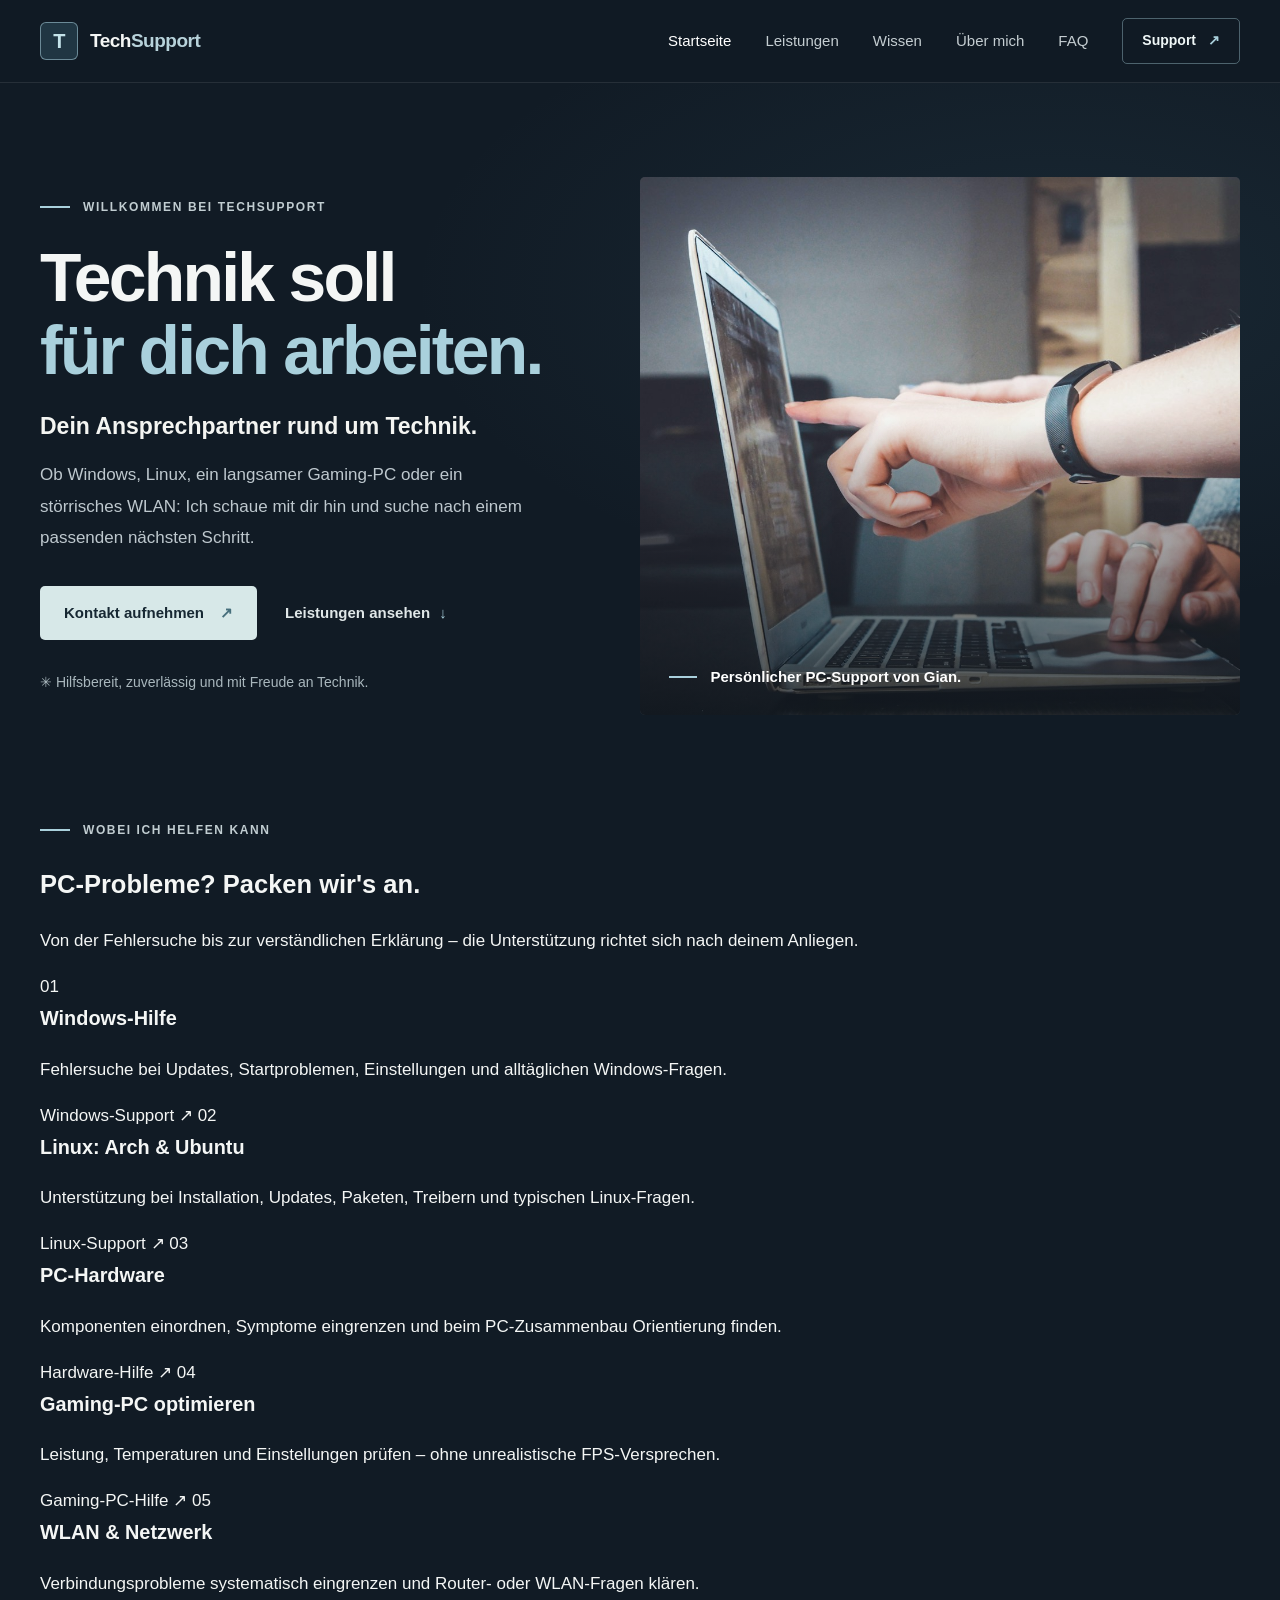
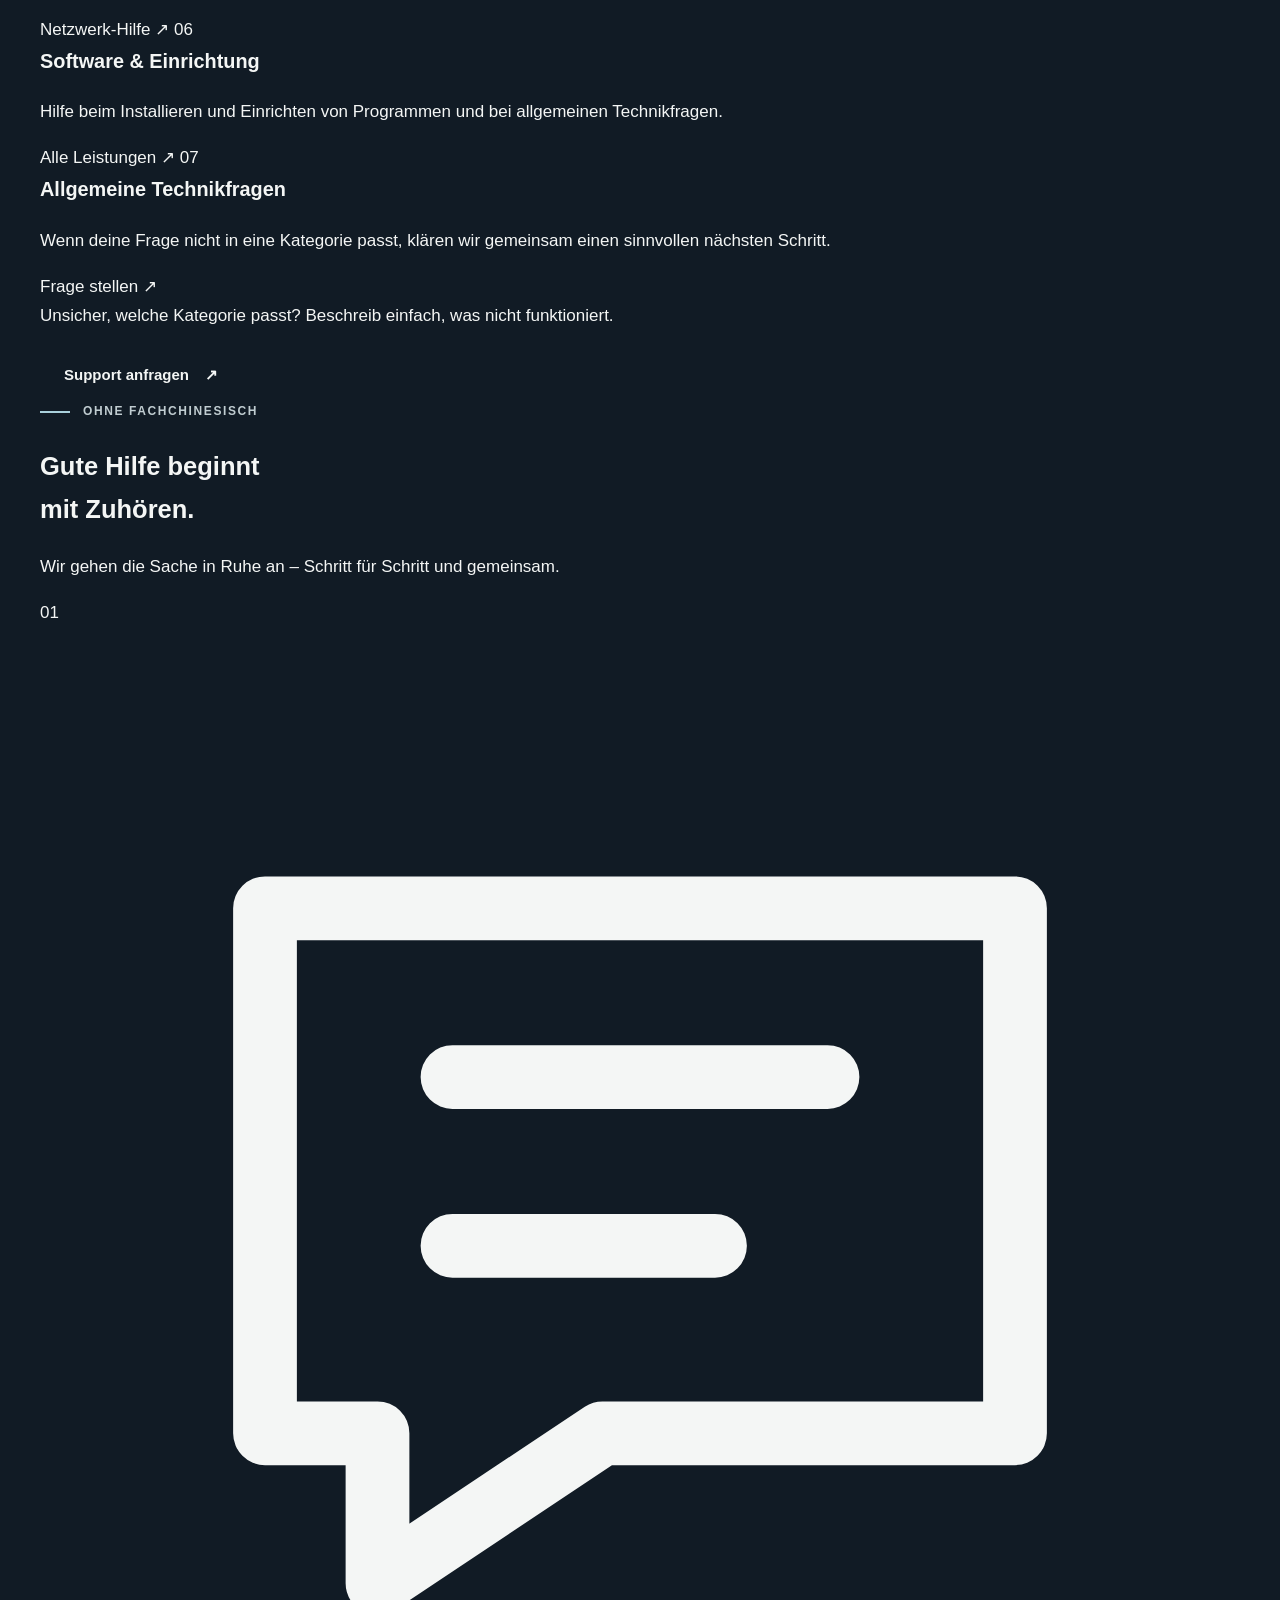
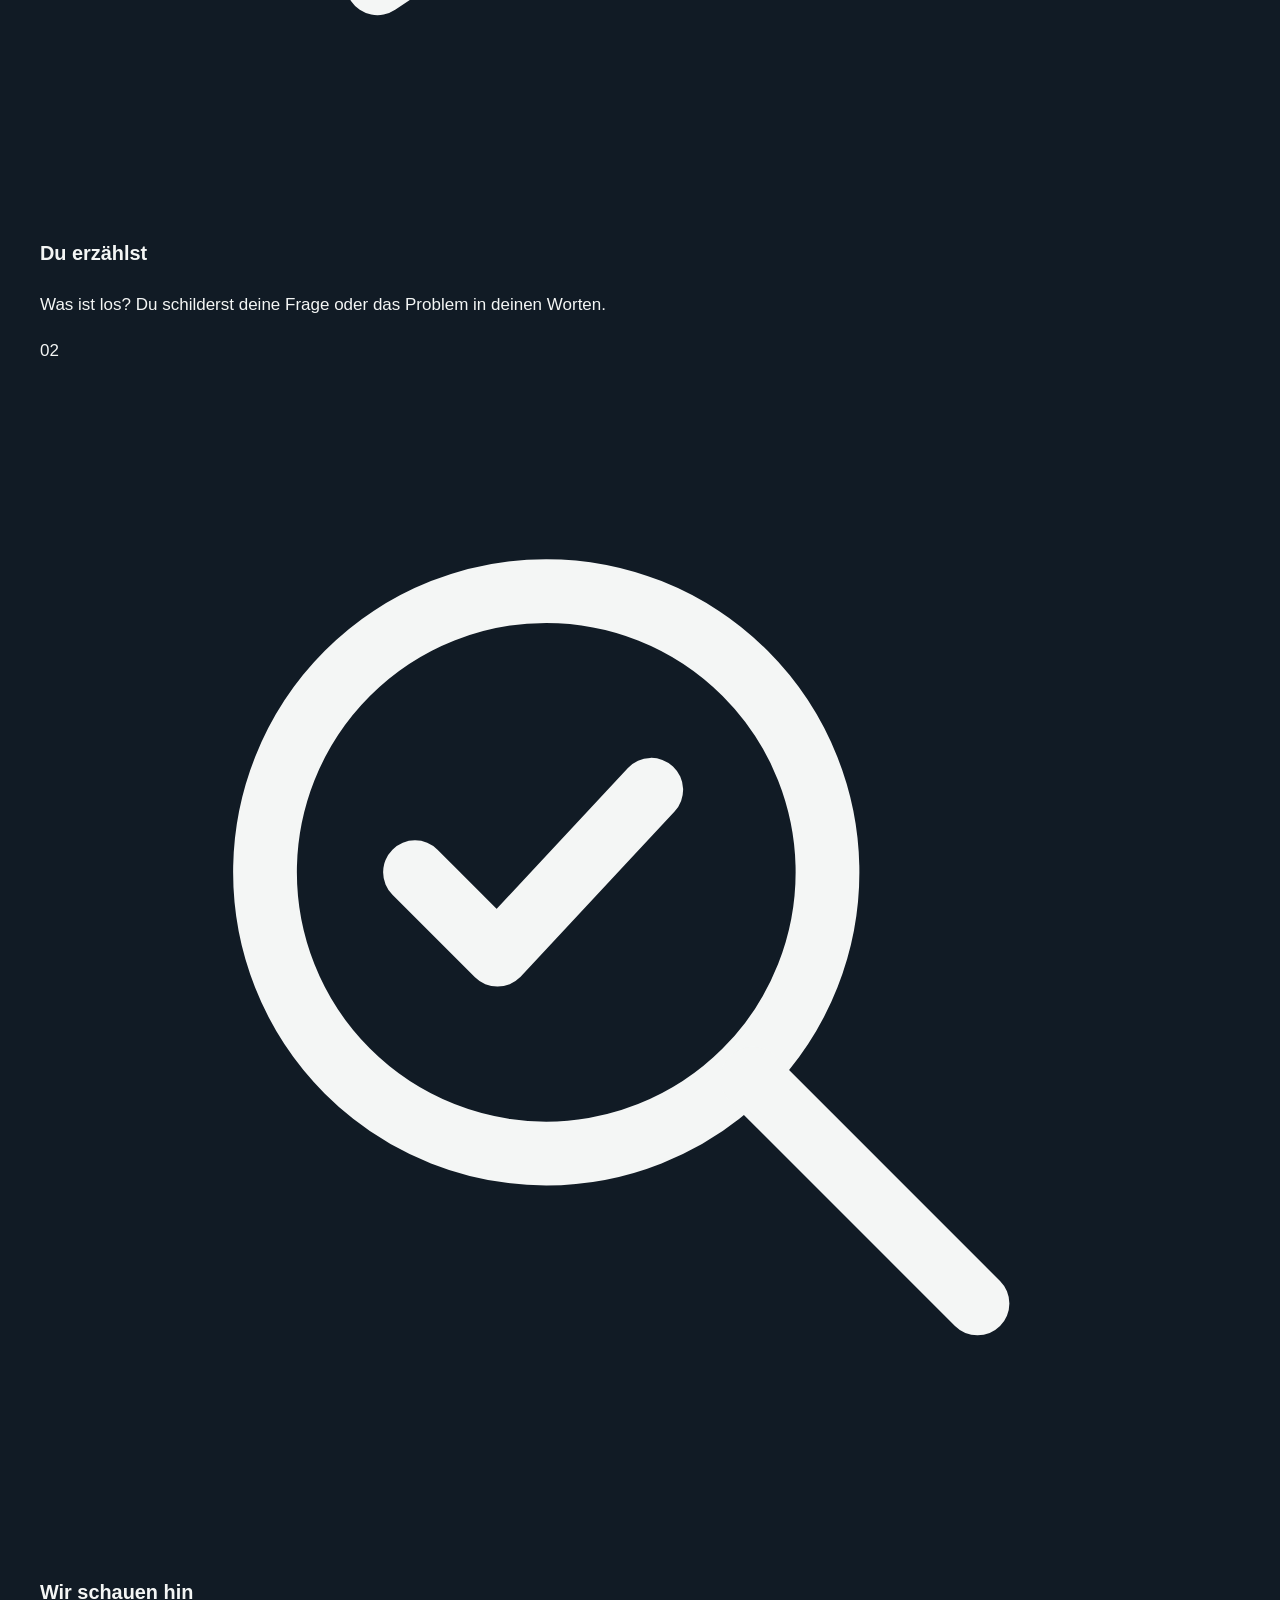
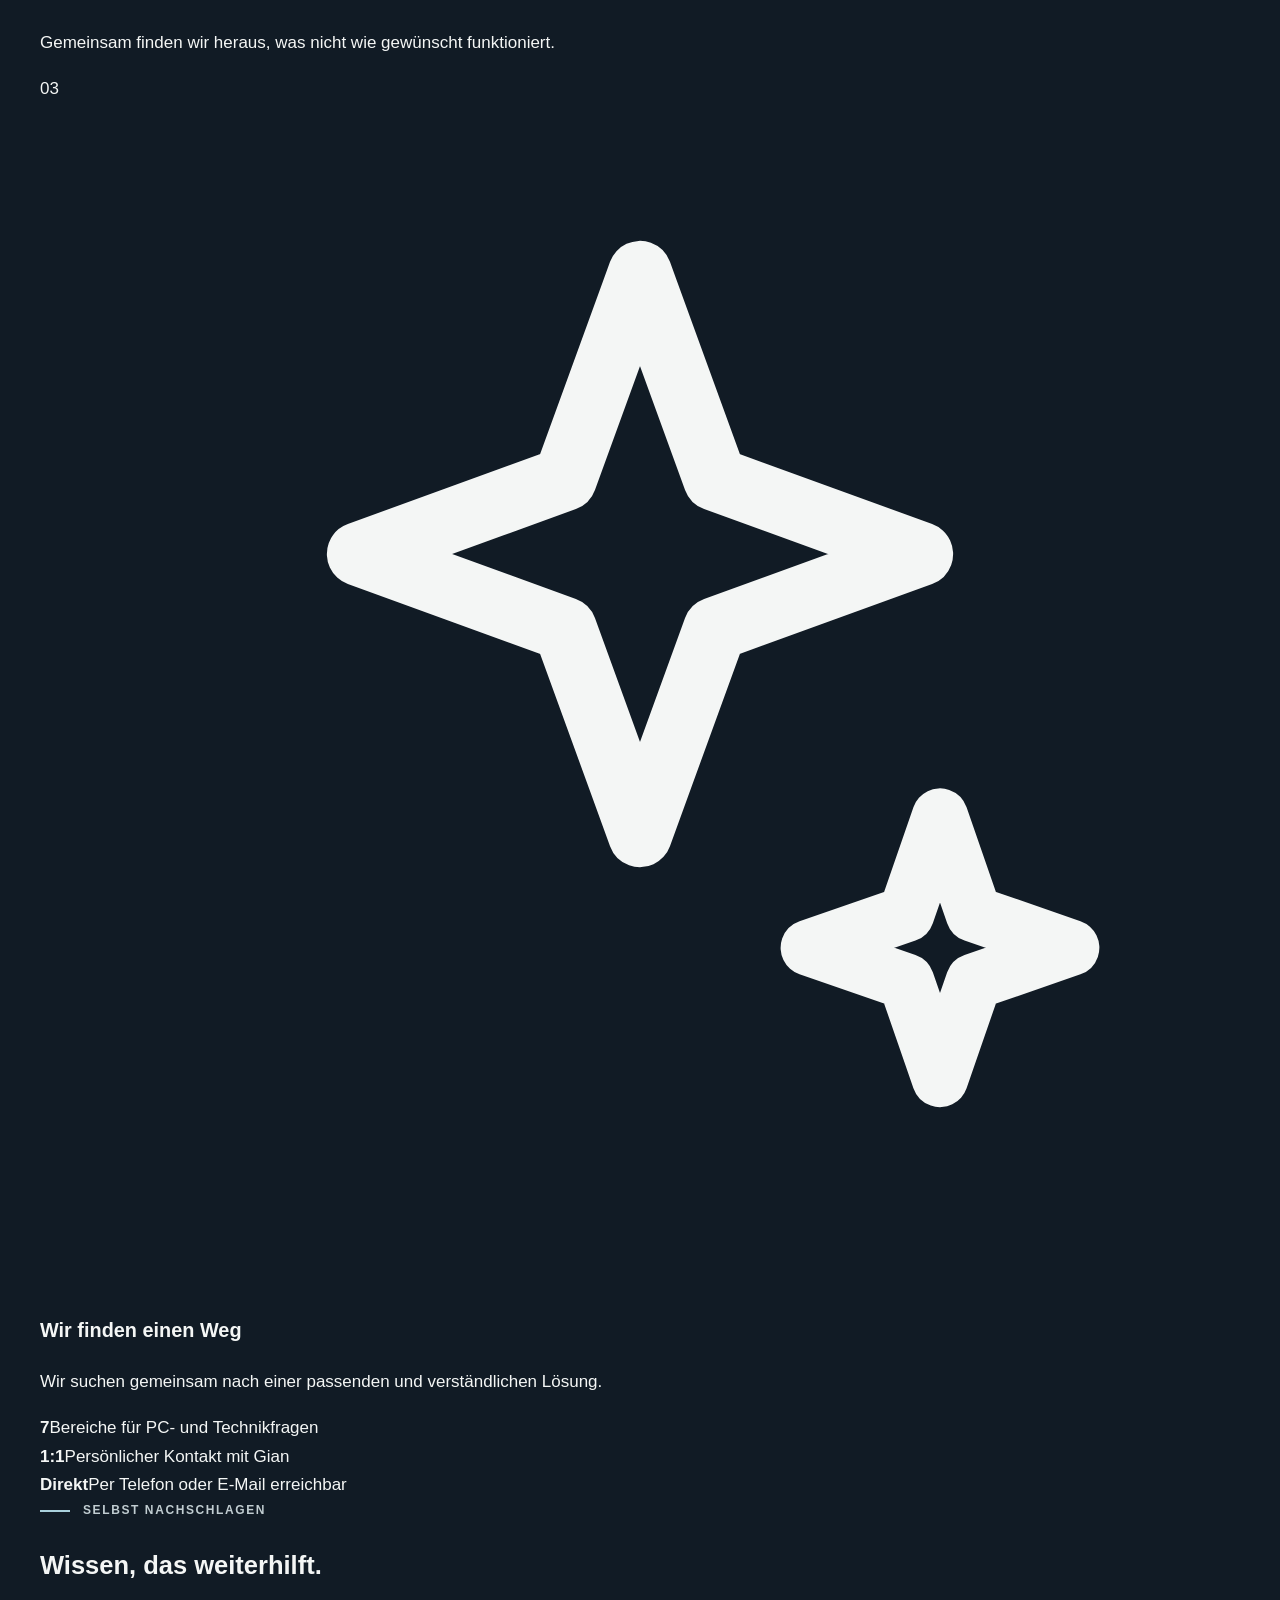
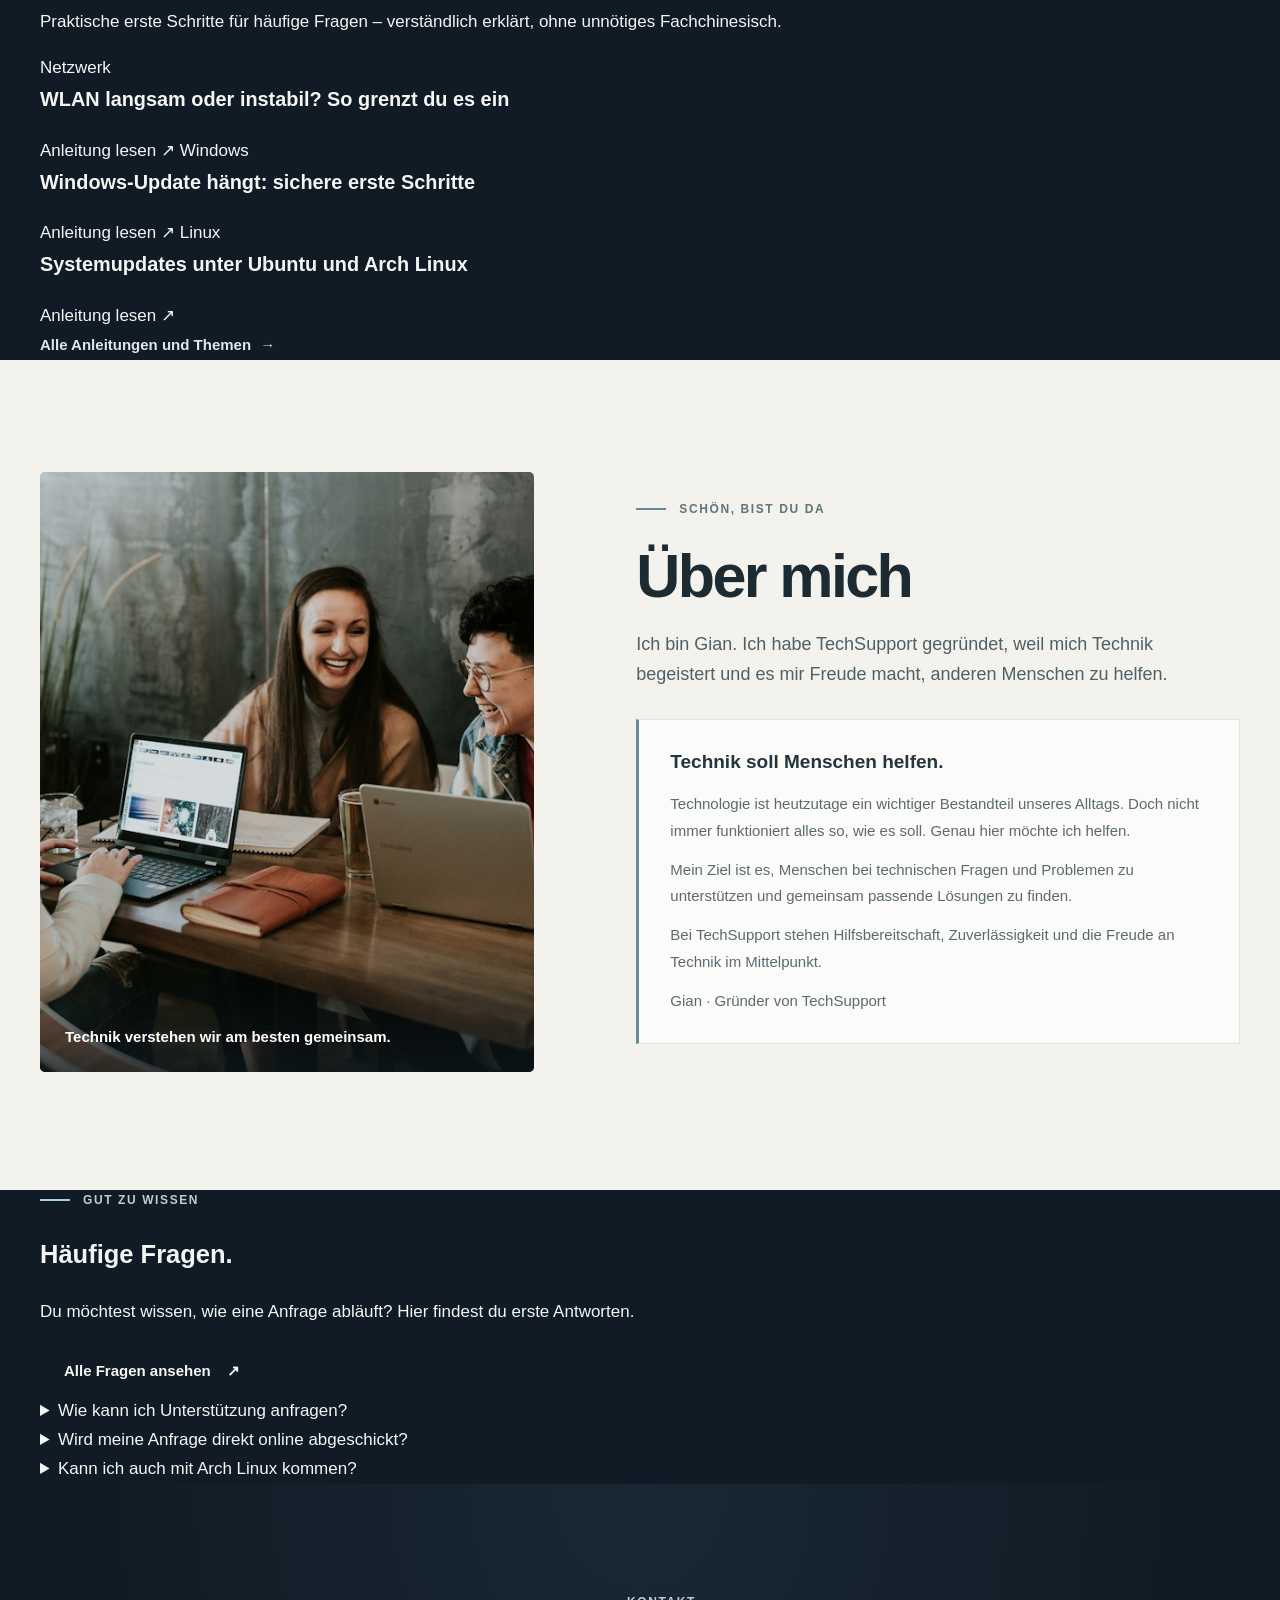
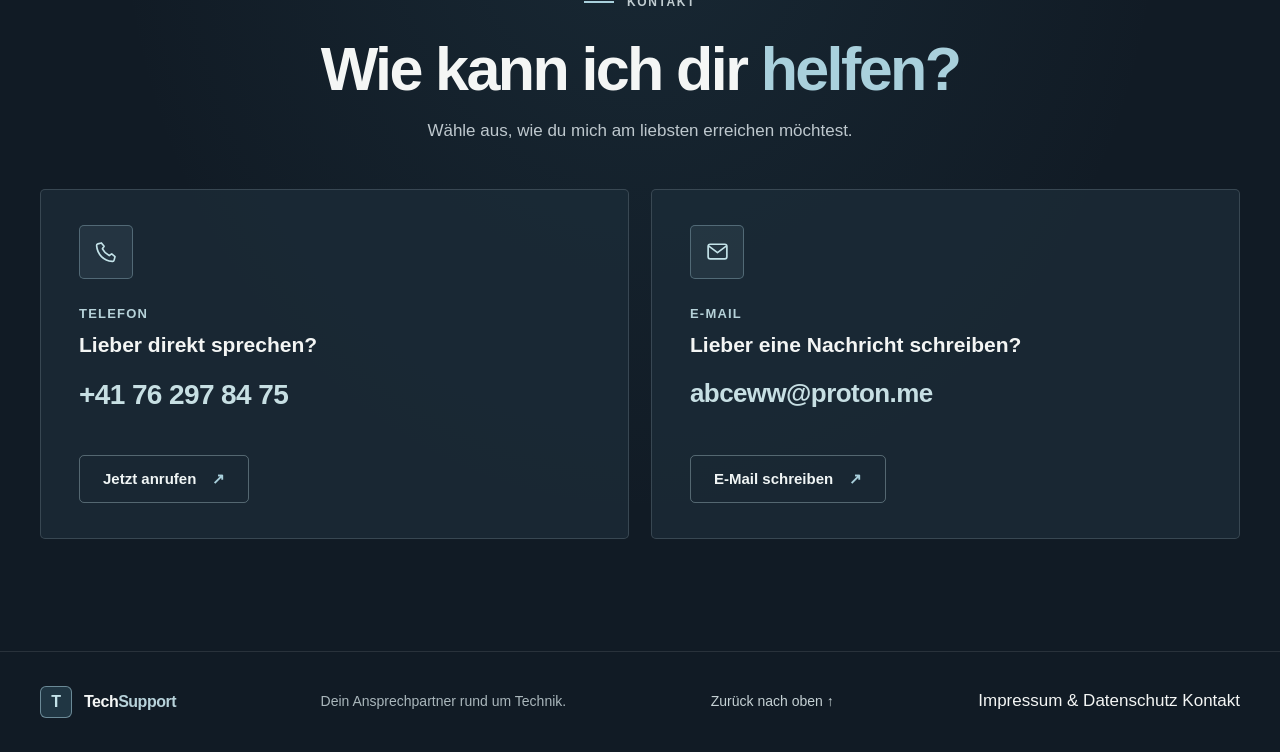
==== commit fef0e760: "Add files via upload" ====
--- a/index.html
+++ b/index.html
@@ -5,10 +5,14 @@
     <meta name="viewport" content="width=device-width, initial-scale=1">
     <meta
       name="description"
-      content="TechSupport von Gian: persönliche Unterstützung bei technischen Fragen. Ruf an oder schreib eine E-Mail."
+      content="PCSupport.art: persönliche PC- und Technikunterstützung von Gian. Hilfe bei Windows, Linux, Hardware, Gaming-PCs, WLAN und mehr."
     >
     <meta name="theme-color" content="#111b25">
-    <title>TechSupport – Technik verständlich. Hilfe persönlich.</title>
+    <link rel="canonical" href="https://pcsupport.art/">
+    <meta property="og:type" content="website">
+    <meta property="og:title" content="TechSupport | PCSupport.art">
+    <meta property="og:description" content="Persönliche Hilfe bei PC, Windows, Linux, Hardware, Gaming und Netzwerk.">
+    <title>TechSupport | PCSupport.art – PC-Hilfe, die verständlich bleibt</title>
     <link rel="stylesheet" href="styles.css">
     <script src="script.js" defer></script>
   </head>
@@ -35,9 +39,11 @@
 
         <div class="nav-links" id="nav-links">
           <a class="nav-link active" href="#start">Startseite</a>
+          <a class="nav-link" href="#leistungen">Leistungen</a>
+          <a class="nav-link" href="#wissen">Wissen</a>
           <a class="nav-link" href="#ueber-mich">Über mich</a>
-          <a class="nav-link" href="#kontakt">Kontakt</a>
-          <a class="nav-cta" href="#kontakt">Kontakt aufnehmen <span aria-hidden="true">↗</span></a>
+          <a class="nav-link" href="#faq">FAQ</a>
+          <a class="nav-cta" href="kontakt.html">Support <span aria-hidden="true">↗</span></a>
         </div>
       </nav>
     </header>
@@ -46,23 +52,23 @@
       <section class="hero section" id="start" aria-labelledby="hero-title">
         <div class="container hero-layout">
           <div class="hero-copy reveal">
-            <p class="eyebrow"><span class="eyebrow-line"></span> Persönlicher TechSupport</p>
+            <p class="eyebrow"><span class="eyebrow-line"></span> Willkommen bei TechSupport</p>
             <h1 id="hero-title">
-              <span class="hero-greeting">Willkommen bei</span>
-              <span>TechSupport</span>
+              Technik soll<br>
+              <span>für dich arbeiten.</span>
             </h1>
             <p class="hero-subtitle">Dein Ansprechpartner rund um Technik.</p>
             <p class="hero-description">
-              Wenn Technik Fragen aufwirft, helfe ich dir gerne weiter. Verständlich,
-              persönlich und gemeinsam auf der Suche nach einer passenden Lösung.
+              Ob Windows, Linux, ein langsamer Gaming-PC oder ein störrisches WLAN:
+              Ich schaue mit dir hin und suche nach einem passenden nächsten Schritt.
             </p>
             <div class="hero-actions">
               <a class="button button-primary" href="#kontakt">
                 Kontakt aufnehmen <span aria-hidden="true">↗</span>
               </a>
-              <a class="text-link" href="#ueber-mich">Mehr über mich <span aria-hidden="true">↓</span></a>
+              <a class="text-link" href="#leistungen">Leistungen ansehen <span aria-hidden="true">↓</span></a>
             </div>
-            <p class="hero-note">Hilfsbereit, zuverlässig und mit Freude an Technik.</p>
+            <p class="hero-note"><span class="hero-note-mark" aria-hidden="true">✳</span> Hilfsbereit, zuverlässig und mit Freude an Technik.</p>
           </div>
 
           <figure class="hero-photo reveal">
@@ -75,9 +81,149 @@
             >
             <figcaption>
               <span class="caption-line" aria-hidden="true"></span>
-              Technik gemeinsam verständlich machen.
+              Persönlicher PC-Support von Gian.
             </figcaption>
           </figure>
+        </div>
+      </section>
+
+      <section class="services section" id="leistungen" aria-labelledby="services-title">
+        <div class="container">
+          <div class="section-heading-block reveal">
+            <p class="eyebrow"><span class="eyebrow-line"></span> Wobei ich helfen kann</p>
+            <h2 id="services-title">PC-Probleme? <span>Packen wir's an.</span></h2>
+            <p>Von der Fehlersuche bis zur verständlichen Erklärung – die Unterstützung richtet sich nach deinem Anliegen.</p>
+          </div>
+          <div class="service-grid">
+            <a class="service-card reveal" href="services.html#windows">
+              <span class="service-symbol" aria-hidden="true">01</span>
+              <h3>Windows-Hilfe</h3>
+              <p>Fehlersuche bei Updates, Startproblemen, Einstellungen und alltäglichen Windows-Fragen.</p>
+              <span class="card-link">Windows-Support <span aria-hidden="true">↗</span></span>
+            </a>
+            <a class="service-card reveal" href="services.html#linux">
+              <span class="service-symbol" aria-hidden="true">02</span>
+              <h3>Linux: Arch & Ubuntu</h3>
+              <p>Unterstützung bei Installation, Updates, Paketen, Treibern und typischen Linux-Fragen.</p>
+              <span class="card-link">Linux-Support <span aria-hidden="true">↗</span></span>
+            </a>
+            <a class="service-card reveal" href="services.html#hardware">
+              <span class="service-symbol" aria-hidden="true">03</span>
+              <h3>PC-Hardware</h3>
+              <p>Komponenten einordnen, Symptome eingrenzen und beim PC-Zusammenbau Orientierung finden.</p>
+              <span class="card-link">Hardware-Hilfe <span aria-hidden="true">↗</span></span>
+            </a>
+            <a class="service-card reveal" href="services.html#gaming">
+              <span class="service-symbol" aria-hidden="true">04</span>
+              <h3>Gaming-PC optimieren</h3>
+              <p>Leistung, Temperaturen und Einstellungen prüfen – ohne unrealistische FPS-Versprechen.</p>
+              <span class="card-link">Gaming-PC-Hilfe <span aria-hidden="true">↗</span></span>
+            </a>
+            <a class="service-card reveal" href="services.html#netzwerk">
+              <span class="service-symbol" aria-hidden="true">05</span>
+              <h3>WLAN & Netzwerk</h3>
+              <p>Verbindungsprobleme systematisch eingrenzen und Router- oder WLAN-Fragen klären.</p>
+              <span class="card-link">Netzwerk-Hilfe <span aria-hidden="true">↗</span></span>
+            </a>
+            <a class="service-card reveal" href="services.html#software">
+              <span class="service-symbol" aria-hidden="true">06</span>
+              <h3>Software & Einrichtung</h3>
+              <p>Hilfe beim Installieren und Einrichten von Programmen und bei allgemeinen Technikfragen.</p>
+              <span class="card-link">Alle Leistungen <span aria-hidden="true">↗</span></span>
+            </a>
+            <a class="service-card reveal" href="services.html#allgemein">
+              <span class="service-symbol" aria-hidden="true">07</span>
+              <h3>Allgemeine Technikfragen</h3>
+              <p>Wenn deine Frage nicht in eine Kategorie passt, klären wir gemeinsam einen sinnvollen nächsten Schritt.</p>
+              <span class="card-link">Frage stellen <span aria-hidden="true">↗</span></span>
+            </a>
+          </div>
+          <div class="services-footer reveal">
+            <p>Unsicher, welche Kategorie passt? Beschreib einfach, was nicht funktioniert.</p>
+            <a class="button button-dark" href="kontakt.html">Support anfragen <span aria-hidden="true">↗</span></a>
+          </div>
+        </div>
+      </section>
+
+      <section class="support section" id="so-helfe-ich" aria-labelledby="support-title">
+        <div class="container">
+          <div class="support-heading reveal">
+            <p class="eyebrow"><span class="eyebrow-line"></span> Ohne Fachchinesisch</p>
+            <h2 id="support-title">Gute Hilfe beginnt<br><span>mit Zuhören.</span></h2>
+            <p>Wir gehen die Sache in Ruhe an – Schritt für Schritt und gemeinsam.</p>
+          </div>
+
+          <div class="support-steps">
+            <article class="support-step reveal">
+              <span class="step-number">01</span>
+              <span class="step-icon" aria-hidden="true">
+                <svg viewBox="0 0 32 32" fill="none">
+                  <path d="M6 7.5h20v14H15l-6 4v-4H6v-14Z" stroke="currentColor" stroke-width="1.7" stroke-linejoin="round"/>
+                  <path d="M11 12h10M11 16.5h7" stroke="currentColor" stroke-width="1.7" stroke-linecap="round"/>
+                </svg>
+              </span>
+              <h3>Du erzählst</h3>
+              <p>Was ist los? Du schilderst deine Frage oder das Problem in deinen Worten.</p>
+            </article>
+            <article class="support-step reveal">
+              <span class="step-number">02</span>
+              <span class="step-icon" aria-hidden="true">
+                <svg viewBox="0 0 32 32" fill="none">
+                  <circle cx="13.5" cy="13.5" r="7.5" stroke="currentColor" stroke-width="1.7"/>
+                  <path d="m19 19 6 6M10 13.5l2.2 2.2 4.1-4.4" stroke="currentColor" stroke-width="1.7" stroke-linecap="round" stroke-linejoin="round"/>
+                </svg>
+              </span>
+              <h3>Wir schauen hin</h3>
+              <p>Gemeinsam finden wir heraus, was nicht wie gewünscht funktioniert.</p>
+            </article>
+            <article class="support-step reveal">
+              <span class="step-number">03</span>
+              <span class="step-icon" aria-hidden="true">
+                <svg viewBox="0 0 32 32" fill="none">
+                  <path d="M16 4.5 18 10l5.5 2-5.5 2L16 19.5 14 14l-5.5-2 5.5-2 2-5.5Z" stroke="currentColor" stroke-width="1.7" stroke-linejoin="round"/>
+                  <path d="m24 19 .9 2.6 2.6.9-2.6.9L24 26l-.9-2.6-2.6-.9 2.6-.9L24 19Z" stroke="currentColor" stroke-width="1.5" stroke-linejoin="round"/>
+                </svg>
+              </span>
+              <h3>Wir finden einen Weg</h3>
+              <p>Wir suchen gemeinsam nach einer passenden und verständlichen Lösung.</p>
+            </article>
+          </div>
+        </div>
+      </section>
+
+      <section class="quick-facts" aria-label="PCSupport.art auf einen Blick">
+        <div class="container quick-facts-grid">
+          <div><strong>7</strong><span>Bereiche für PC- und Technikfragen</span></div>
+          <div><strong>1:1</strong><span>Persönlicher Kontakt mit Gian</span></div>
+          <div><strong>Direkt</strong><span>Per Telefon oder E-Mail erreichbar</span></div>
+        </div>
+      </section>
+
+      <section class="knowledge-preview section" id="wissen" aria-labelledby="knowledge-title">
+        <div class="container">
+          <div class="section-heading-block reveal">
+            <p class="eyebrow"><span class="eyebrow-line"></span> Selbst nachschlagen</p>
+            <h2 id="knowledge-title">Wissen, das <span>weiterhilft.</span></h2>
+            <p>Praktische erste Schritte für häufige Fragen – verständlich erklärt, ohne unnötiges Fachchinesisch.</p>
+          </div>
+          <div class="guide-preview-grid">
+            <a class="guide-preview reveal" href="wissen.html#network-basics">
+              <span class="guide-category">Netzwerk</span>
+              <h3>WLAN langsam oder instabil? So grenzt du es ein</h3>
+              <span class="card-link">Anleitung lesen <span aria-hidden="true">↗</span></span>
+            </a>
+            <a class="guide-preview reveal" href="wissen.html#windows-update">
+              <span class="guide-category">Windows</span>
+              <h3>Windows-Update hängt: sichere erste Schritte</h3>
+              <span class="card-link">Anleitung lesen <span aria-hidden="true">↗</span></span>
+            </a>
+            <a class="guide-preview reveal" href="wissen.html#linux-updates">
+              <span class="guide-category">Linux</span>
+              <h3>Systemupdates unter Ubuntu und Arch Linux</h3>
+              <span class="card-link">Anleitung lesen <span aria-hidden="true">↗</span></span>
+            </a>
+          </div>
+          <a class="text-link knowledge-all" href="wissen.html">Alle Anleitungen und Themen <span aria-hidden="true">→</span></a>
         </div>
       </section>
 
@@ -91,7 +237,7 @@
               width="1000"
               height="667"
             >
-            <figcaption>Gemeinsam finden wir eine Lösung.</figcaption>
+            <figcaption>Technik verstehen wir am besten gemeinsam.</figcaption>
           </figure>
 
           <div class="about-copy">
@@ -99,17 +245,13 @@
               <p class="eyebrow"><span class="eyebrow-line"></span> Schön, bist du da</p>
               <h2 id="about-title">Über mich</h2>
               <p class="section-lead">
-                Ich bin Gian. Technik begeistert mich – und ich helfe gerne,
-                wenn sie einmal nicht so funktioniert, wie sie sollte.
+                Ich bin Gian. Ich habe TechSupport gegründet, weil mich Technik
+                begeistert und es mir Freude macht, anderen Menschen zu helfen.
               </p>
             </div>
 
             <article class="story-card reveal">
-              <h3>Warum ich TechSupport mache</h3>
-              <p>
-                Ich habe TechSupport gegründet, weil ich mich für Technik begeistere
-                und es mir Freude macht, anderen Menschen zu helfen.
-              </p>
+              <h3>Technik soll Menschen helfen.</h3>
               <p>
                 Technologie ist heutzutage ein wichtiger Bestandteil unseres Alltags.
                 Doch nicht immer funktioniert alles so, wie es soll. Genau hier
@@ -123,7 +265,33 @@
                 Bei TechSupport stehen Hilfsbereitschaft, Zuverlässigkeit und die
                 Freude an Technik im Mittelpunkt.
               </p>
-            </article>
+              <p class="story-signature">Gian <span>· Gründer von TechSupport</span></p>
+            </article>
+          </div>
+        </div>
+      </section>
+
+      <section class="faq-preview section" id="faq" aria-labelledby="faq-title">
+        <div class="container faq-preview-layout">
+          <div class="section-heading-block reveal">
+            <p class="eyebrow"><span class="eyebrow-line"></span> Gut zu wissen</p>
+            <h2 id="faq-title">Häufige <span>Fragen.</span></h2>
+            <p>Du möchtest wissen, wie eine Anfrage abläuft? Hier findest du erste Antworten.</p>
+            <a class="button button-dark" href="faq.html">Alle Fragen ansehen <span aria-hidden="true">↗</span></a>
+          </div>
+          <div class="faq-list">
+            <details class="faq-item reveal">
+              <summary>Wie kann ich Unterstützung anfragen?</summary>
+              <p>Schreib eine E-Mail oder ruf an. Auf der Support-Seite kannst du eine Anfrage vorbereiten; sie wird nicht automatisch übertragen.</p>
+            </details>
+            <details class="faq-item reveal">
+              <summary>Wird meine Anfrage direkt online abgeschickt?</summary>
+              <p>Nein. Ohne Backend wird ein E-Mail-Entwurf in deinem Mailprogramm vorbereitet. Du prüfst ihn und sendest ihn selbst ab.</p>
+            </details>
+            <details class="faq-item reveal">
+              <summary>Kann ich auch mit Arch Linux kommen?</summary>
+              <p>Ja, Linux gehört zu den angebotenen Themen, insbesondere Arch Linux und Ubuntu.</p>
+            </details>
           </div>
         </div>
       </section>
@@ -184,6 +352,10 @@
         </a>
         <p>Dein Ansprechpartner rund um Technik.</p>
         <a class="footer-top" href="#start">Zurück nach oben ↑</a>
+        <div class="footer-links">
+          <a href="rechtliches.html">Impressum & Datenschutz</a>
+          <a href="kontakt.html">Kontakt</a>
+        </div>
       </div>
     </footer>
   </body>
